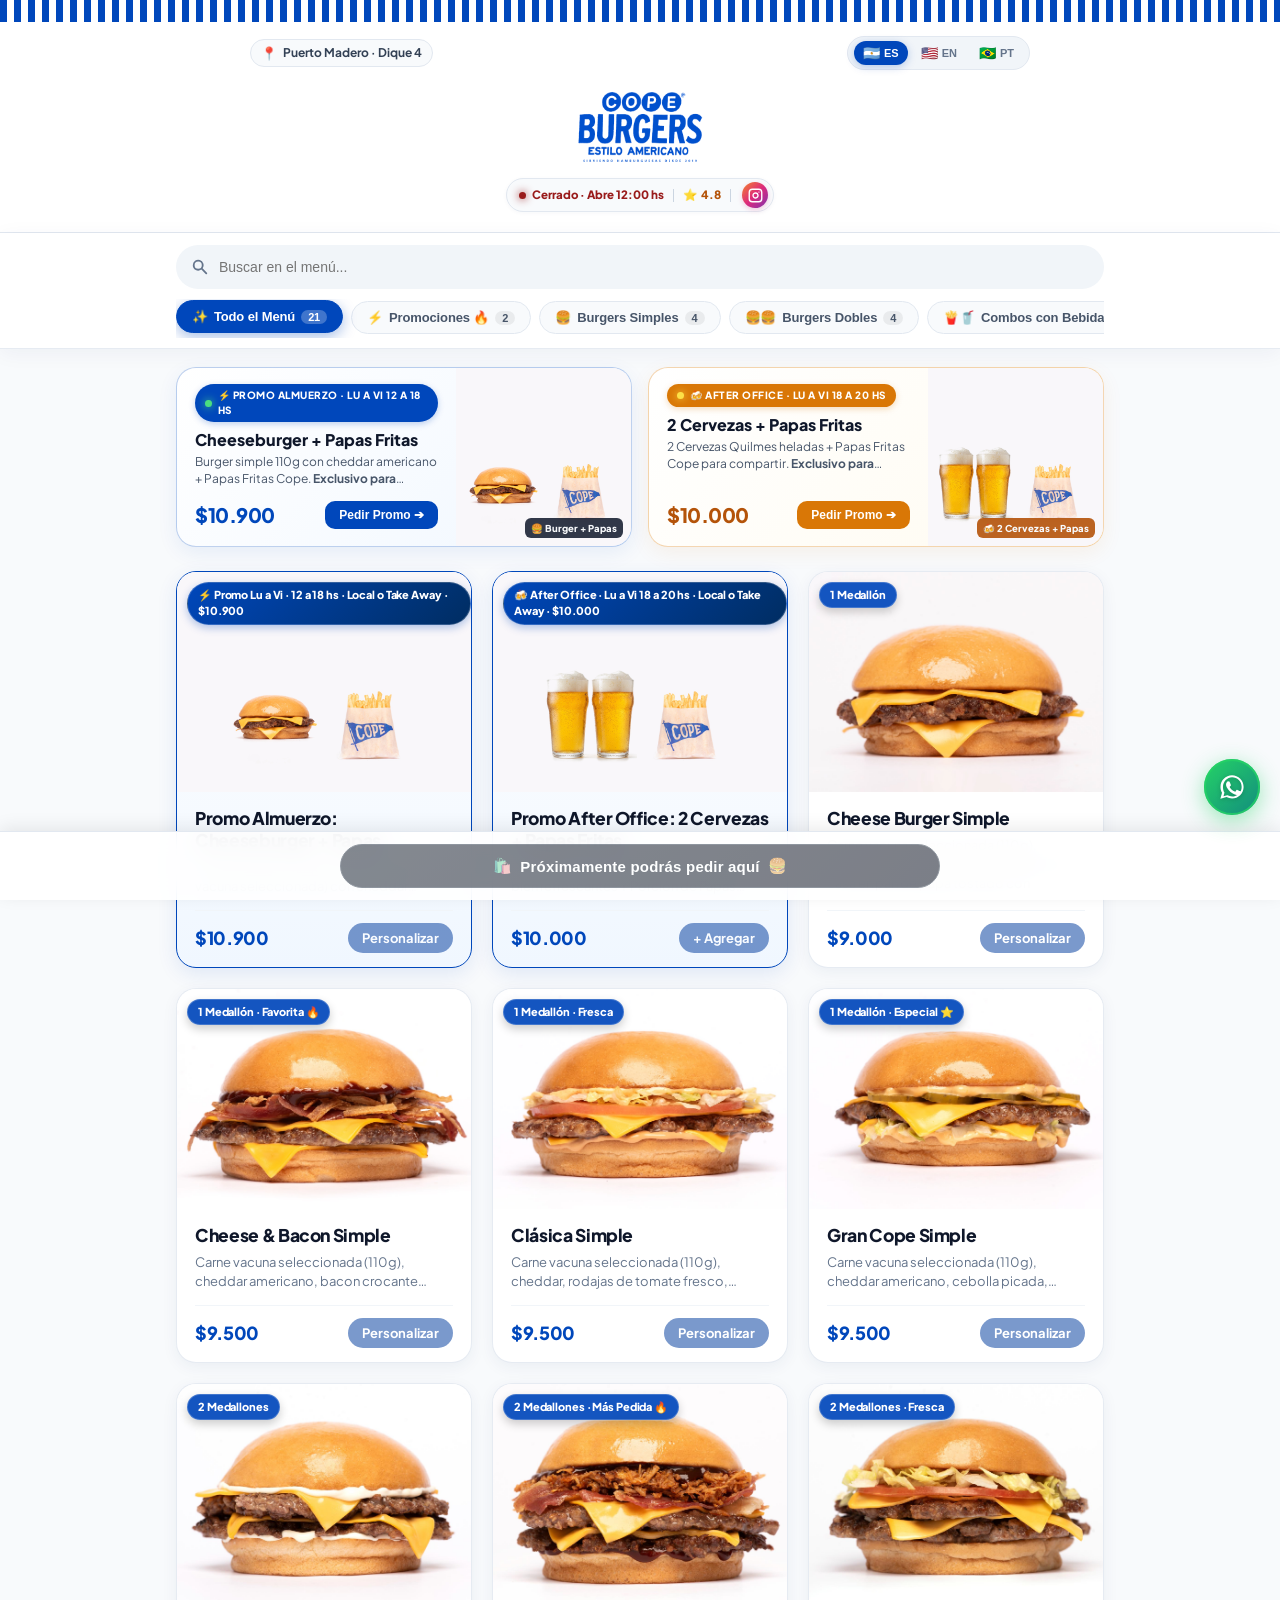
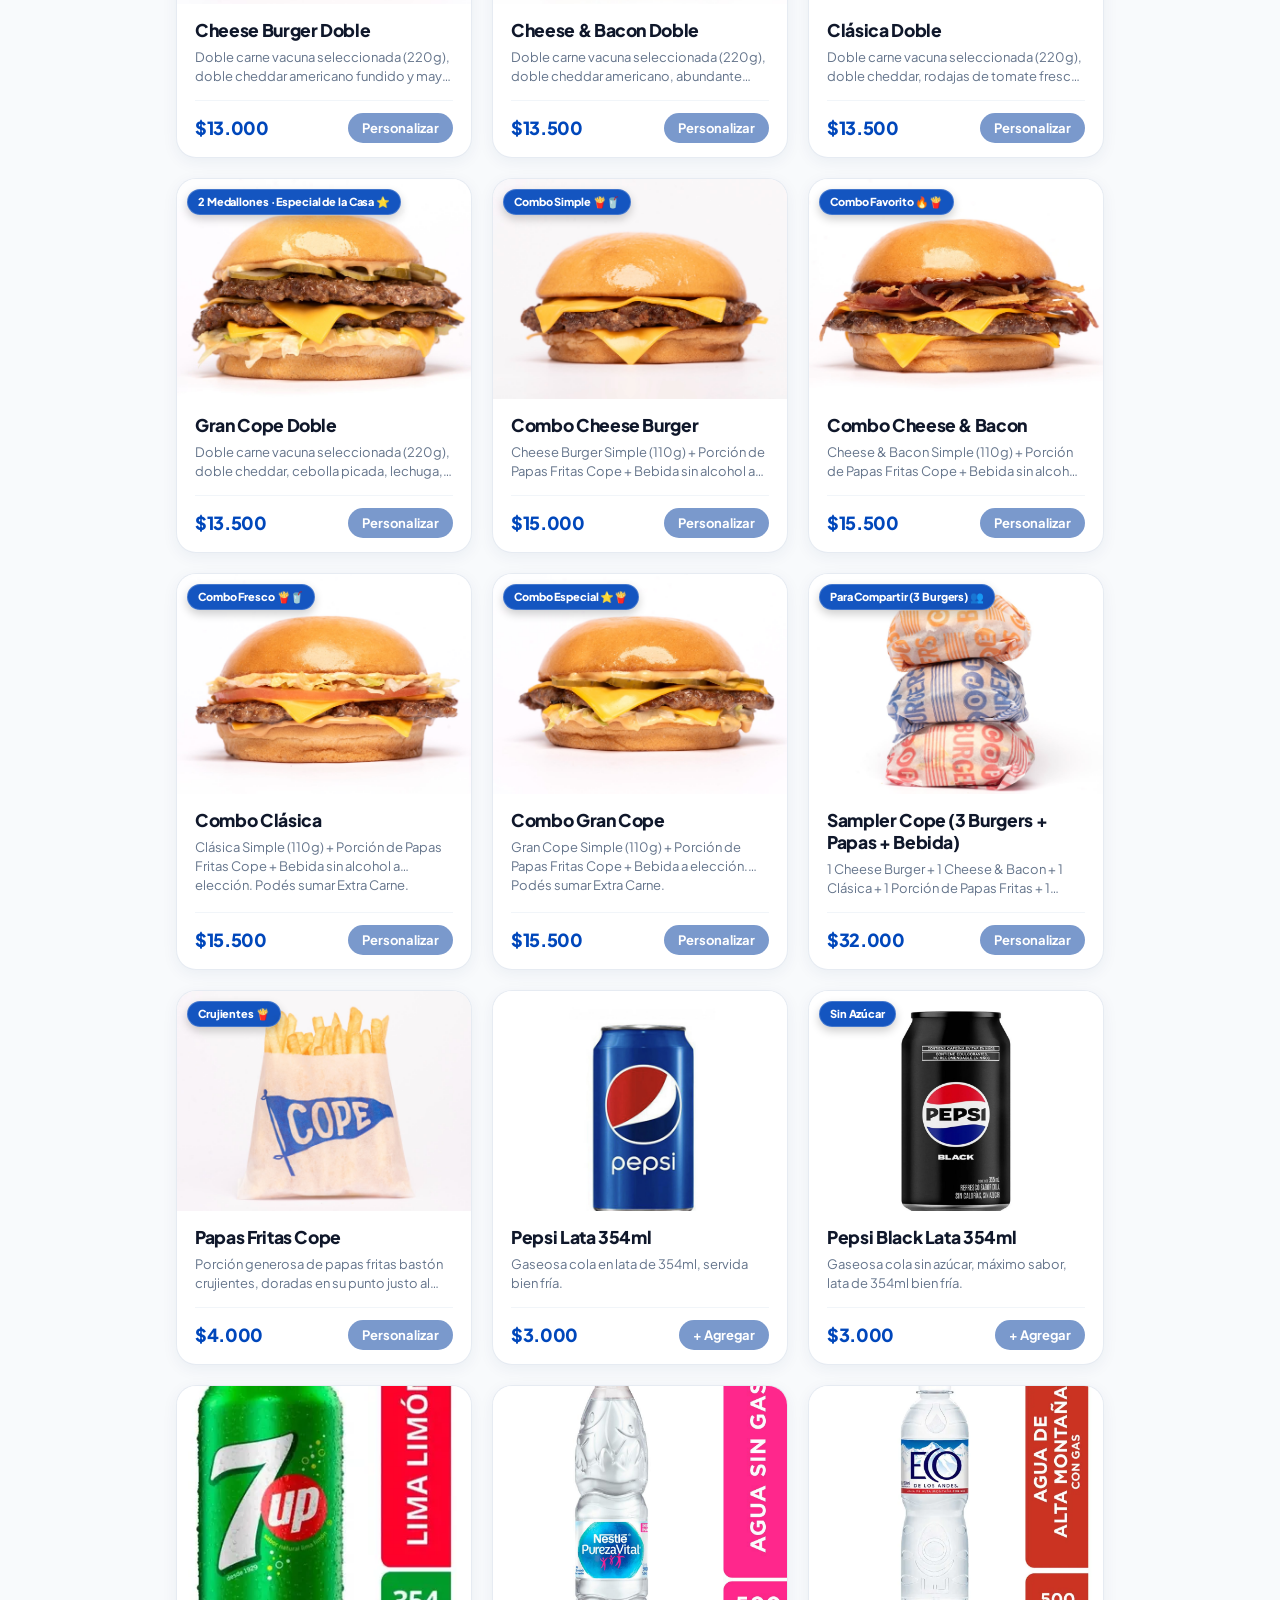
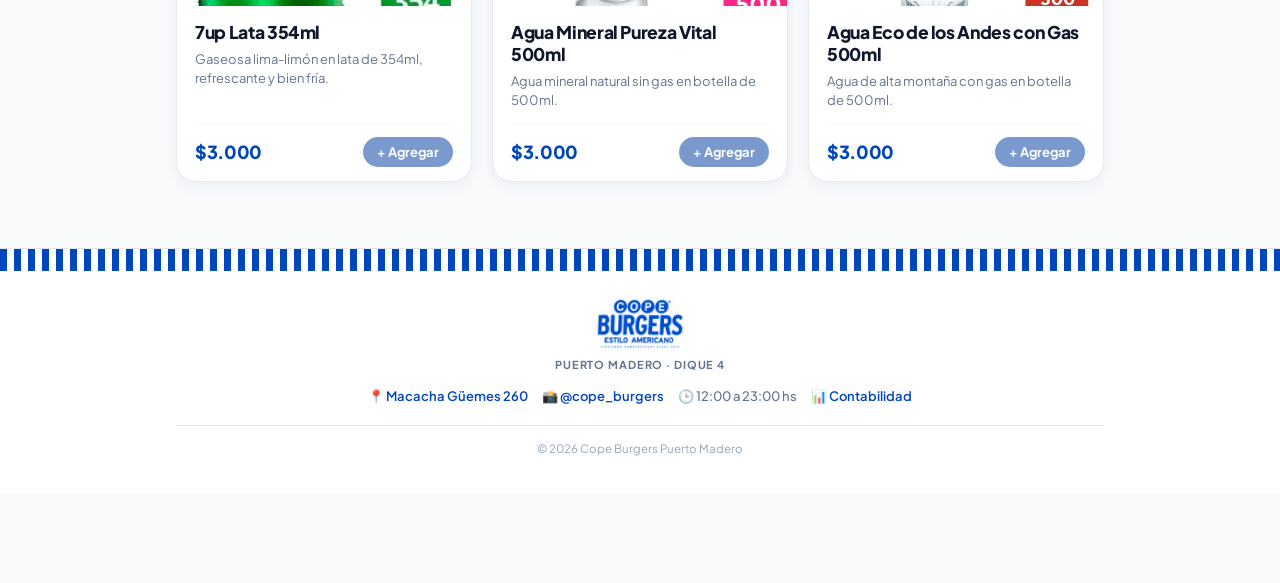
==== index.html @ 1e2a6b11 "fix(promos): precio promo cheeseburger a .900 sin tachado y quitar extras de cerveza" ====
<!DOCTYPE html>
<html lang="es-AR">
<head>
  <meta charset="UTF-8" />
  <meta name="viewport" content="width=device-width, initial-scale=1.0, maximum-scale=1.0, user-scalable=no, viewport-fit=cover" />
  <meta name="theme-color" content="#0047bb" />
  <meta name="mobile-web-app-capable" content="yes" />
  <meta name="apple-mobile-web-app-capable" content="yes" />
  <meta name="apple-mobile-web-app-status-bar-style" content="black-translucent" />
  <title>Cope Burgers Puerto Madero — Pedidos Online</title>
  <meta name="description" content="Pedí online tus hamburguesas de Cope Burgers Puerto Madero para retirar en el local o recibir por delivery." />

  <!-- OpenGraph -->
  <meta property="og:title" content="Cope Burgers Puerto Madero — Pedidos Take Away" />
  <meta property="og:description" content="Elegí tus burgers, papas y bebidas favoritas, definí tu horario de retiro y enviá tu pedido directo por WhatsApp." />
  <meta property="og:image" content="./img/logo.jpg" />
  <meta property="og:type" content="website" />

  <!-- Manifest e Íconos -->
  <link rel="manifest" href="./manifest.json" />
  <link rel="icon" type="image/jpeg" href="./img/logo.jpg" />
  <link rel="apple-touch-icon" href="./img/logo.jpg" />

  <!-- Google Fonts: Plus Jakarta Sans (Gourmet Modern Typography) -->
  <link rel="preconnect" href="https://fonts.googleapis.com" />
  <link rel="preconnect" href="https://fonts.gstatic.com" crossorigin />
  <link href="https://fonts.googleapis.com/css2?family=Plus+Jakarta+Sans:wght@400;500;600;700;800;900&display=swap" rel="stylesheet" />

  <!-- Estilos -->
  <link rel="stylesheet" href="./css/styles.css" />
</head>
<body>

  <!-- =======================================================================
       HEADER PRINCIPAL DEL LOCAL — ESTÉTICA OFICIAL BOLSA COPE BURGERS (MINIMALISTA)
       ======================================================================= -->
  <header class="site-header">
    <div class="cope-packaging-stripes" aria-hidden="true"></div>
    <div class="header-container">
      <!-- Barra superior minimalista: ubicación (enlace directo a Google Maps) y selector de idioma -->
      <div class="header-top-bar">
        <a id="storeAddressLink" class="header-location-link" href="https://www.google.com/maps/place/Cope+Burgers+Puerto+Madero+Cerveza+y+Hamburguesas/@-34.6049331,-58.3656348,200m/data=!3m1!1e3!4m14!1m7!3m6!1s0x95a3352e601809d3:0x8fcad99007320922!2sMacacha+G%C3%BCemes+260,+C1107+Cdad.+Aut%C3%B3noma+de+Buenos+Aires!3b1!8m2!3d-34.6049993!4d-58.364602!3m5!1s0x95a335b3d6abf36d:0xd054bc12d50e6384!8m2!3d-34.6049118!4d-58.3647468!16s%2Fg%2F11p2tcj8ky?entry=ttu" target="_blank" rel="noopener noreferrer" title="Ver ubicación en Google Maps">
          <span class="location-pin" aria-hidden="true">📍</span>
          <span id="storeAddress">Puerto Madero · Dique 4</span>
        </a>
        <span id="i18nHeaderBadge" class="sr-only">Take Away & Delivery</span>
        <div class="header-flags-bar" id="headerFlagsBar" aria-label="Seleccionar idioma">
          <button type="button" class="flag-chip active" data-lang="es" title="Español">
            <span class="flag-emoji">🇦🇷</span>
            <span class="flag-label">ES</span>
          </button>
          <button type="button" class="flag-chip" data-lang="en" title="English">
            <span class="flag-emoji">🇺🇸</span>
            <span class="flag-label">EN</span>
          </button>
          <button type="button" class="flag-chip" data-lang="pt" title="Português">
            <span class="flag-emoji">🇧🇷</span>
            <span class="flag-label">PT</span>
          </button>
        </div>
      </div>

      <!-- Centro Hero: El Imagotipo Digital de la Bolsa (Espacioso y Protagonista) -->
      <div class="brand-hero-center">
        <img src="./img/cope-brand-digital.png" alt="Cope Burgers · Estilo Americano" class="brand-bag-logo-img" />
        <h1 id="storeTitle" class="sr-only">Cope Burgers · Puerto Madero</h1>
        <p id="i18nHeaderSlogan" class="sr-only">El Auténtico Estilo Americano</p>
      </div>

      <!-- Barra de accesos directos unificada (Cápsula Swiss Minimalist) -->
      <div class="header-meta-row" role="region" aria-label="Información del local">
        <div id="storeStatusBadge" class="status-badge open">
          <span class="status-dot"></span>
          <span id="storeStatusText">Abierto · Retiro en 20 min</span>
        </div>
        <span class="meta-separator" aria-hidden="true"></span>
        <div class="rating-pill">
          <span>⭐</span>
          <span class="rating-val">4.8</span>
        </div>
        <span class="meta-separator" aria-hidden="true"></span>
        <a id="storeInstagramLink" class="meta-badge-ig" href="https://www.instagram.com/cope_burgers/" target="_blank" rel="noopener noreferrer" aria-label="Instagram @cope_burgers" title="Instagram @cope_burgers">
          <svg class="ig-svg-icon" viewBox="0 0 24 24" width="15" height="15" fill="none" stroke="currentColor" stroke-width="2.2" stroke-linecap="round" stroke-linejoin="round">
            <rect x="2" y="2" width="20" height="20" rx="5" ry="5"></rect>
            <path d="M16 11.37A4 4 0 1 1 12.63 8 4 4 0 0 1 16 11.37z"></path>
            <line x1="17.5" y1="6.5" x2="17.51" y2="6.5"></line>
          </svg>
        </a>
        <span id="storeHoursText" class="sr-only">Todos los días 12:00 a 23:00 hs</span>
      </div>
    </div>
  </header>

  <!-- =======================================================================
       BARRA PEGAJOSA DE BÚSQUEDA Y CATEGORÍAS (GLASSMORPHISM ELEVADO)
       ======================================================================= -->
  <section class="menu-nav-stage">
    <div class="menu-nav-container">
      <div class="search-wrapper">
        <svg class="search-icon-svg" viewBox="0 0 20 20" fill="currentColor" width="18" height="18">
          <path fill-rule="evenodd" d="M8 4a4 4 0 100 8 4 4 0 000-8zM2 8a6 6 0 1110.89 3.476l4.817 4.817a1 1 0 01-1.414 1.414l-4.816-4.816A6 6 0 012 8z" clip-rule="evenodd" />
        </svg>
        <input id="searchInput" type="search" class="search-input" placeholder="Buscar en el menú..." autocomplete="off" />
        <button id="clearSearchBtn" type="button" class="search-clear-btn hidden" aria-label="Limpiar búsqueda">✕</button>
      </div>

      <nav id="categoriesNav" class="categories-scroll" aria-label="Categorías del menú">
        <!-- Renderizado dinámicamente con JavaScript -->
      </nav>
    </div>
  </section>

  <!-- =======================================================================
       CONTENIDO PRINCIPAL: GRILLA DE PRODUCTOS
       ======================================================================= -->
  <main class="main-content">
    <!-- =======================================================================
         PROMOCIONES DESTACADAS VIGENTES (Lo primero que se ve)
         ======================================================================= -->
    <section class="promos-spotlight-bar" aria-label="Promociones destacadas">
      <!-- Promo 1: Almuerzo Cheeseburger + Papas -->
      <article class="promo-spotlight-card lunch-promo" onclick="window.copeQuickOpenProduct('promo-almuerzo-cheeseburger-papas')">
        <div class="promo-spotlight-content">
          <div class="promo-badge-pill">
            <span class="promo-live-dot"></span>
            <span>⚡ PROMO ALMUERZO · LU A VI 12 A 18 HS</span>
          </div>
          <h2 class="promo-spotlight-title">Cheeseburger + Papas Fritas</h2>
          <p class="promo-spotlight-desc">Burger simple 110g con cheddar americano + Papas Fritas Cope. <strong>Exclusivo para consumo en el local o Take Away.</strong></p>
          <div class="promo-spotlight-footer">
            <div class="promo-price-block">
              <span class="promo-price-current">$10.900</span>
            </div>
            <button type="button" class="btn-promo-action" onclick="event.stopPropagation(); window.copeQuickOpenProduct('promo-almuerzo-cheeseburger-papas');">
              Pedir Promo ➔
            </button>
          </div>
        </div>
        <div class="promo-spotlight-visual">
          <img src="./img/promo-cheeseburger-papas.jpeg" alt="Promo Cheeseburger + Papas Fritas Cope" class="promo-spotlight-img" />
          <span class="promo-save-pill">🍔 Burger + Papas</span>
        </div>
      </article>

      <!-- Promo 2: After Office 2 Cervezas + Papas -->
      <article class="promo-spotlight-card after-office-promo" onclick="window.copeQuickOpenProduct('promo-after-office-cervezas-papas')">
        <div class="promo-spotlight-content">
          <div class="promo-badge-pill after-office">
            <span class="promo-live-dot beer"></span>
            <span>🍻 AFTER OFFICE · LU A VI 18 A 20 HS</span>
          </div>
          <h2 class="promo-spotlight-title">2 Cervezas + Papas Fritas</h2>
          <p class="promo-spotlight-desc">2 Cervezas Quilmes heladas + Papas Fritas Cope para compartir. <strong>Exclusivo para consumo en el local o Take Away.</strong></p>
          <div class="promo-spotlight-footer">
            <div class="promo-price-block">
              <span class="promo-price-current">$10.000</span>
            </div>
            <button type="button" class="btn-promo-action after-office" onclick="event.stopPropagation(); window.copeQuickOpenProduct('promo-after-office-cervezas-papas');">
              Pedir Promo ➔
            </button>
          </div>
        </div>
        <div class="promo-spotlight-visual">
          <img src="./img/promo-cervezas-papas.jpeg" alt="Promo 2 Cervezas + Papas Fritas Cope" class="promo-spotlight-img" />
          <span class="promo-save-pill beer">🍻 2 Cervezas + Papas</span>
        </div>
      </article>
    </section>

    <div id="productsGrid" class="products-grid">
      <!-- Tarjetas de menú renderizadas por app.js -->
    </div>

    <!-- Estado vacío si la búsqueda no arroja resultados -->
    <div id="emptySearchState" class="empty-state hidden">
      <div class="empty-state-icon">🍔🔍</div>
      <h3>No encontramos resultados</h3>
      <p>Probá buscando con otro nombre o seleccioná una categoría arriba.</p>
    </div>
  </main>

  <!-- =======================================================================
       FOOTER OFICIAL COPE BURGERS CON PATRÓN RETRO DE FRANJAS AZULES
       ======================================================================= -->
  <footer class="site-footer">
    <div class="cope-packaging-stripes" aria-hidden="true"></div>
    <div class="footer-container">
      <div class="footer-brand">
        <img src="./img/cope-brand-digital.png" alt="Cope Burgers · Estilo Americano" class="footer-brand-img" />
        <h3 class="footer-title sr-only">COPE BURGERS®</h3>
        <p class="footer-slogan">PUERTO MADERO · DIQUE 4</p>
      </div>
      <div class="footer-links">
        <a href="https://www.google.com/maps/place/Cope+Burgers+Puerto+Madero+Cerveza+y+Hamburguesas/@-34.6049331,-58.3656348,200m/data=!3m1!1e3!4m14!1m7!3m6!1s0x95a3352e601809d3:0x8fcad99007320922!2sMacacha+G%C3%BCemes+260,+C1107+Cdad.+Aut%C3%B3noma+de+Buenos+Aires!3b1!8m2!3d-34.6049993!4d-58.364602!3m5!1s0x95a335b3d6abf36d:0xd054bc12d50e6384!8m2!3d-34.6049118!4d-58.3647468!16s%2Fg%2F11p2tcj8ky?entry=ttu" target="_blank" rel="noopener noreferrer" class="footer-link">
          📍 Macacha Güemes 260
        </a>
        <a href="https://www.instagram.com/cope_burgers/" target="_blank" rel="noopener noreferrer" class="footer-link">
          📸 @cope_burgers
        </a>
        <span class="footer-schedule">🕒 12:00 a 23:00 hs</span>
        <a href="./contabilidad.html" class="footer-link" title="Acceso al sistema de contabilidad y cajas">
          📊 Contabilidad
        </a>
      </div>
      <div class="footer-copy">
        <p>© 2026 Cope Burgers Puerto Madero</p>
      </div>
    </div>
  </footer>

  <!-- =======================================================================
       BARRA INFERIOR FLOTANTE (BOTTOM STICKY BAR)
       ======================================================================= -->
  <div id="bottomCartBar" class="bottom-cart-bar">
    <div class="bottom-cart-container">
      <button id="btnOpenCart" type="button" class="btn-cart-floating" disabled style="cursor:default; background:linear-gradient(135deg, #1e293b 0%, #0f172a 100%); border:1px solid #334155; box-shadow:0 6px 20px rgba(0,0,0,0.25);">
        <div class="cart-floating-left" style="width:100%; justify-content:center; gap:8px;">
          <span>🛍️</span>
          <span id="bottomCartLabel" style="font-weight:800; font-size:15px; letter-spacing:0.2px;">Próximamente podrás pedir aquí</span>
          <span>🍔</span>
          <span id="bottomCartCount" class="cart-icon-badge hidden" style="display:none;">0 ítems</span>
        </div>
        <div id="bottomCartTotal" class="cart-floating-total tabular hidden" style="display:none;">$0</div>
      </button>
    </div>
  </div>

  <!-- =======================================================================
       DRAWER / MODAL DEL CARRITO DE COMPRAS
       ======================================================================= -->
  <div id="cartDrawerBackdrop" class="modal-backdrop hidden" role="dialog" aria-modal="true" aria-labelledby="cartDrawerTitle">
    <div class="modal-sheet">
      <div class="modal-header">
        <h3 id="cartDrawerTitle">Tu Pedido Take Away</h3>
        <button id="btnCloseCart" type="button" class="btn-close-modal" aria-label="Cerrar carrito">✕</button>
      </div>

      <div class="modal-scrollable-body">
        <div id="cartEmptyNotice" class="empty-state hidden" style="padding:30px 10px;">
          <div class="empty-state-icon">🛒</div>
          <h3>Tu carrito está vacío</h3>
          <p>Elegí tus burgers o bebidas para empezar.</p>
        </div>

        <div id="cartItemsList" class="cart-items-list">
          <!-- Items del carrito -->
        </div>

        <div id="cartSummaryBox" class="cart-summary-box">
          <div class="summary-line">
            <span>Subtotal productos</span>
            <span id="cartSubtotalText" class="tabular">$0</span>
          </div>
          <div class="summary-line">
            <span>Retiro en local</span>
            <span style="color:#16a34a; font-weight:700;">Gratis</span>
          </div>
          <div class="summary-line total-line">
            <span>Total a pagar</span>
            <span id="cartTotalText" class="tabular">$0</span>
          </div>

          <div style="text-align:right;">
            <button id="btnClearCart" type="button" class="btn-danger-text">Vaciar pedido</button>
          </div>
        </div>
      </div>

      <div class="modal-footer">
        <button id="btnGoToCheckout" type="button" class="btn btn-lg btn-primary btn-block">
          Definir horario y pedir →
        </button>
      </div>
    </div>
  </div>

  <!-- =======================================================================
       MODAL DE PERSONALIZACIÓN DE PRODUCTO (SIMPLE / DOBLE / VEGGIE / BEBIDA)
       ======================================================================= -->
  <div id="productModalBackdrop" class="modal-backdrop hidden" role="dialog" aria-modal="true">
    <div class="modal-sheet">
      <div class="modal-header">
        <h3 id="modalProductName">Personalizar</h3>
        <button id="btnCloseProductModal" type="button" class="btn-close-modal" aria-label="Cerrar">✕</button>
      </div>

      <div class="modal-scrollable-body">
        <div class="product-modal-image-wrap">
          <img id="modalProductImg" src="" alt="Producto" />
          <span id="modalProductBadge" class="card-badge hidden">Badge</span>
        </div>

        <p id="modalProductDesc" class="card-desc" style="font-size:14px; margin-bottom:16px;"></p>

        <!-- Variantes Simple / Doble -->
        <div id="modalVariantsGroup" class="form-group">
          <div class="modal-section-title">1. Elegí el tamaño:</div>
          <div id="modalVariantsList" class="variants-list">
            <!-- Radios de variantes -->
          </div>
        </div>

        <!-- Opción Extra Carne -->
        <div id="modalExtraMeatGroup" class="extra-meat-toggle-box hidden">
          <label class="extra-meat-label">
            <input id="modalExtraMeatCheckbox" type="checkbox" />
            <span id="lblExtraMeatText">🥩 Agregar Extra Medallón de Carne (+ $4.000)</span>
          </label>
        </div>

        <!-- Opción Extra Queso Cheddar -->
        <div id="modalExtraCheddarGroup" class="extra-meat-toggle-box extra-cheddar-toggle-box hidden">
          <label class="extra-meat-label extra-cheddar-label">
            <input id="modalExtraCheddarCheckbox" type="checkbox" />
            <span id="lblExtraCheddarText">🧀 Agregar Extra Queso Cheddar (+ $2.000)</span>
          </label>
        </div>

        <!-- Opción Extra Bacon -->
        <div id="modalExtraBaconGroup" class="extra-meat-toggle-box extra-bacon-toggle-box hidden">
          <label class="extra-meat-label extra-bacon-label">
            <input id="modalExtraBaconCheckbox" type="checkbox" />
            <span id="lblExtraBaconText">🥓 Agregar Extra Bacon (+ $2.000)</span>
          </label>
        </div>

        <!-- Opción NotCo Veggie -->
        <div id="modalVeggieGroup" class="veggie-toggle-box hidden">
          <label class="veggie-label">
            <input id="modalVeggieCheckbox" type="checkbox" />
            <div class="veggie-label-content">
              <div class="veggie-label-header">
                <span class="veggie-label-title">Hacerla Vegetariana con NotBurger®</span>
                <span class="notco-modal-pill">100% Plant Based</span>
              </div>
              <p class="veggie-label-desc">
                Reemplazá la carne por el medallón oficial <strong>NotBurger 95g</strong> (extra jugosa, hecha en base a plantas) y pan artesanal 100% vegano. <strong style="color:#15803d;">¡Sin costo adicional!</strong>
              </p>
              <div class="notco-modal-strikes">
                <span class="notco-strike-word-mini">COLESTEROL</span>
                <span class="notco-strike-word-mini">TRANSGÉNICOS</span>
                <span class="notco-protein-badge-mini">⚡ 16g Proteína</span>
              </div>
            </div>
          </label>
        </div>

        <!-- Selección de Bebida (Para Sampler) -->
        <div id="modalDrinkGroup" class="form-group hidden">
          <label for="modalDrinkSelect" class="modal-section-title">Elegí la bebida del combo:</label>
          <select id="modalDrinkSelect" class="select-custom">
            <!-- Opciones de bebida -->
          </select>
        </div>

        <!-- Aclaraciones para la cocina -->
        <div class="form-group">
          <label for="modalNotesInput" class="form-label">Aclaraciones para la cocina (opcional):</label>
          <textarea id="modalNotesInput" class="form-textarea" placeholder="Ej: sin cebolla, aderezo aparte, bien tostada..." maxlength="120"></textarea>
        </div>

        <!-- Cantidad -->
        <div class="qty-control-row">
          <span class="form-label" style="margin-bottom:0;">Cantidad:</span>
          <div class="qty-pill-large">
            <button id="modalQtyMinus" type="button" class="qty-btn-large" aria-label="Restar">−</button>
            <span id="modalQtyVal" class="qty-val-large tabular">1</span>
            <button id="modalQtyPlus" type="button" class="qty-btn-large" aria-label="Sumar">+</button>
          </div>
        </div>
      </div>

      <div class="modal-footer">
        <button id="btnModalAddCart" type="button" class="btn btn-lg btn-primary btn-block" disabled style="opacity:0.6; cursor:not-allowed;">
          <span id="btnModalAddCartLabel">Próximamente podrás pedir aquí</span>
          <span id="modalAddCartPrice" class="tabular hidden" style="display:none;">$0</span>
        </button>
      </div>
    </div>
  </div>

  <!-- =======================================================================
       MODAL DE CHECKOUT: HORARIO DE RETIRO Y CONFIRMACIÓN WHATSAPP
       ======================================================================= -->
  <div id="checkoutModalBackdrop" class="modal-backdrop hidden" role="dialog" aria-modal="true">
    <div class="modal-sheet">
      <div class="modal-header">
        <h3 id="checkoutModalTitle">Confirmar Pedido</h3>
        <button id="btnCloseCheckout" type="button" class="btn-close-modal" aria-label="Cerrar">✕</button>
      </div>

      <form id="checkoutForm" class="modal-scrollable-body" novalidate>
        <!-- Modalidad: Take Away vs Delivery -->
        <div class="form-group">
          <label class="form-label" style="font-weight:800;">¿Cómo querés recibir tu pedido? *</label>
          <div class="time-slot-radios">
            <label class="time-radio-pill">
              <input id="orderTypeTakeaway" type="radio" name="order_type" value="takeaway" checked />
              <span>🛍️ Retiro en Local (Take Away)</span>
            </label>
            <label class="time-radio-pill">
              <input id="orderTypeDelivery" type="radio" name="order_type" value="delivery" />
              <span>🛵 Pedir Moto / Delivery</span>
            </label>
          </div>
        </div>

        <!-- Campos de Envío a Domicilio / Delivery en Moto -->
        <div id="deliveryFieldsWrapper" class="hidden" style="background:#f0fdf4; border:1px solid #bbf7d0; border-radius:12px; padding:14px; margin-bottom:16px;">
          <div style="display:flex; align-items:center; gap:8px; margin-bottom:10px;">
            <span style="font-size:22px;">🛵</span>
            <div>
              <div style="font-size:13px; font-weight:800; color:#166534;">Envío en Moto / Delivery</div>
              <div style="font-size:11px; color:#15803d;">Punto de retiro: Macacha Güemes 260, Puerto Madero</div>
            </div>
          </div>

          <div class="form-group" style="margin-bottom:10px;">
            <label for="deliveryAddress" class="form-label" style="color:#166534;">Dirección de entrega (Calle y Número) *</label>
            <input id="deliveryAddress" type="text" class="form-input" placeholder="Ej: Juana Manso 1200, Alicia Moreau de Justo 800..." maxlength="80" />
          </div>

          <div style="display:grid; grid-template-columns:1fr 1fr; gap:10px; margin-bottom:10px;">
            <div>
              <label for="deliveryApartment" class="form-label" style="color:#166534; font-size:12px;">Piso / Depto / Timbre</label>
              <input id="deliveryApartment" type="text" class="form-input" placeholder="Ej: 4° B, Torre 2" maxlength="30" />
            </div>
            <div>
              <label for="deliveryNeighborhood" class="form-label" style="color:#166534; font-size:12px;">Barrio / Zona CABA</label>
              <select id="deliveryNeighborhood" class="select-custom" style="margin-bottom:0; font-size:13px; height:42px;">
                <option value="puerto_madero">Puerto Madero</option>
                <option value="san_telmo">San Telmo / Microcentro</option>
                <option value="monserrat">Monserrat / San Nicolás</option>
                <option value="retiro">Retiro / Recoleta</option>
                <option value="constitucion">Constitución / Barracas</option>
                <option value="palermo">Palermo / Almagro / Caballito</option>
                <option value="otro">Otro barrio en CABA</option>
              </select>
            </div>
          </div>

          <div id="uberQuoteBox" style="background:#ffffff; border:1px solid #86efac; border-radius:10px; padding:12px; display:flex; justify-content:space-between; align-items:center;">
            <div>
              <div style="font-size:11px; font-weight:800; color:#166534; text-transform:uppercase;">Tarifa de Envío en Moto:</div>
              <div id="uberQuoteEta" style="font-size:12px; color:#64748b;">⏱️ Tiempo estimado: ~15-25 min</div>
            </div>
            <div id="uberQuotePrice" class="tabular" style="font-size:18px; font-weight:900; color:#166534;">$ 1.900</div>
          </div>
        </div>

        <!-- Datos personales -->
        <div class="form-group">
          <label for="checkoutName" class="form-label">Nombre y Apellido *</label>
          <input id="checkoutName" type="text" class="form-input" placeholder="Tu nombre para preparar el pedido" required maxlength="50" />
        </div>

        <div class="form-group">
          <label for="checkoutPhone" class="form-label">Teléfono de contacto (WhatsApp) *</label>
          <input id="checkoutPhone" type="tel" class="form-input" placeholder="Ej: 11 2345-6789" required maxlength="25" />
        </div>

        <!-- Horario de Retiro (visible solo si es Take Away) -->
        <div id="pickupTimeGroup" class="form-group">
          <label class="form-label">¿Cuándo querés retirar tu pedido? *</label>
          <div class="time-slot-radios">
            <label class="time-radio-pill">
              <input id="pickupTimeAsap" type="radio" name="pickup_type" value="asap" checked />
              <span>🔥 Lo antes posible (~20 min)</span>
            </label>
            <label class="time-radio-pill">
              <input id="pickupTimeScheduled" type="radio" name="pickup_type" value="scheduled" />
              <span>⏰ Programar horario hoy</span>
            </label>
          </div>

          <div id="scheduledTimeWrapper" class="hidden" style="margin-top:10px;">
            <label for="scheduledTimeSelect" class="form-label" style="font-size:12px; color:#64748b;">Seleccioná la hora exacta de retiro:</label>
            <select id="scheduledTimeSelect" class="select-custom" style="margin-bottom:0;">
              <!-- Franjas horarias generadas por app.js -->
            </select>
          </div>
        </div>

        <!-- Forma de Pago -->
        <div class="form-group">
          <label class="form-label">Forma de pago *</label>
          <div id="paymentMethodsList" class="payment-methods-list">
            <!-- Opciones de pago -->
          </div>
        </div>

        <!-- Notas adicionales -->
        <div class="form-group">
          <label for="checkoutNotes" class="form-label">Notas adicionales para el local (opcional):</label>
          <textarea id="checkoutNotes" class="form-textarea" placeholder="Ej: dejar en recepción, pedir servilletas extra, indicaciones..." maxlength="150"></textarea>
        </div>

        <!-- Previsualización del pedido -->
        <div class="checkout-recap-box">
          <div style="font-size:12px; font-weight:800; text-transform:uppercase; color:#0b3c6d; margin-bottom:8px;">
            Resumen de tu pedido:
          </div>
          <div id="checkoutItemsPreview">
            <!-- Items resumidos -->
          </div>
          <div id="checkoutShippingRow" class="hidden" style="display:flex; justify-content:space-between; font-size:13px; color:#166534; font-weight:800; margin-top:6px; padding-top:6px; border-top:1px dashed #cbd5e1;">
            <span>🛵 Envío en Moto (Delivery):</span>
            <span id="checkoutShippingText" class="tabular">$0</span>
          </div>
          <div style="display:flex; justify-content:space-between; font-weight:900; font-size:15px; margin-top:8px; padding-top:8px; border-top:1px dashed #cbd5e1;">
            <span>Total a pagar:</span>
            <span id="checkoutTotalText" class="tabular" style="color:#0b3c6d;">$0</span>
          </div>
        </div>

        <button id="btnSubmitOrder" type="submit" class="btn btn-lg btn-whatsapp btn-block">
          <span>💬 Confirmar y Enviar Pedido →</span>
        </button>
      </form>
    </div>
  </div>

  <!-- =======================================================================
       MODAL DE CONFIRMACIÓN / ÉXITO (WEB-A-WEB TICKET)
       ======================================================================= -->
  <div id="successModalBackdrop" class="modal-backdrop hidden" role="dialog" aria-modal="true">
    <div class="modal-sheet">
      <div class="modal-scrollable-body success-card">
        <div class="success-icon-wrap">✓</div>
        <div id="successOrderBadge" style="display:inline-block; background:#0047bb; color:#ffffff; font-weight:800; font-size:14px; padding:4px 14px; border-radius:9999px; margin-bottom:10px; font-family:'JetBrains Mono', monospace;">#COPE-0000</div>
        <h2 id="successTitleText" class="success-title">¡Pedido confirmado en cocina!</h2>
        <p id="successSubtitleText" class="success-subtitle">
          Tu pedido ya ingresó a nuestra pantalla de preparación en <strong>Cope Burgers Puerto Madero</strong>.
        </p>

        <div class="success-details-box">
          <div>👤 <strong>Cliente:</strong> <span id="successCustomerName">—</span></div>
          <div>🛵 <strong>Modalidad:</strong> <span id="successDeliveryType">Take Away</span></div>
          <div>⏰ <strong>Tiempo estimado:</strong> <span id="successPickupTime">—</span></div>
          <div>📍 <strong>Ubicación:</strong> <span id="successLocationText">Macacha Güemes 260, Puerto Madero</span></div>
          <div>💰 <strong>Total:</strong> <span id="successTotalText" class="tabular" style="color:#0047bb; font-weight:800;">$0</span></div>
        </div>

        <!-- Caja de Pago por Transferencia (si aplica) -->
        <div id="successTransferBox" class="success-transfer-box" style="background:#f1f5f9; border:1px solid #cbd5e1; border-radius:12px; padding:12px 14px; margin-bottom:16px; text-align:left;">
          <div style="font-size:12px; font-weight:700; color:#475569; text-transform:uppercase; margin-bottom:4px;">💳 Datos para Transferir:</div>
          <div style="display:flex; align-items:center; justify-content:space-between; background:#ffffff; border:1px solid #e2e8f0; border-radius:8px; padding:8px 12px; margin-bottom:6px;">
            <span style="font-family:monospace; font-weight:800; color:#0047bb; font-size:14px;" id="successAliasText">copemadero.mp</span>
            <button type="button" id="btnCopyAlias" style="background:#0047bb; color:#ffffff; border:none; border-radius:6px; padding:4px 10px; font-size:12px; font-weight:700; cursor:pointer;">
              📋 Copiar
            </button>
          </div>
          <div style="font-size:12px; color:#64748b;">Mercado Pago · Envianos el comprobante si lo deseás o presentalo al retirar.</div>
        </div>

        <div style="display:flex; flex-direction:column; gap:10px;">
          <button id="btnReopenWhatsApp" type="button" class="btn btn-whatsapp btn-block" style="display:none;">
            <span>💬 Enviar comprobante por WhatsApp (Opcional)</span>
          </button>
          <button id="btnNewOrder" type="button" class="btn btn-primary btn-block" style="padding:12px;">
            Hacer otro pedido
          </button>
        </div>
      </div>
    </div>
  </div>

  <!-- =======================================================================
       TOAST DE NOTIFICACIÓN RÁPIDA
       ======================================================================= -->
  <div id="toast" class="toast" role="status" aria-live="polite">
    <span id="toastMsg">Ítem agregado</span>
  </div>

  <!-- =======================================================================
       BOTÓN FLOTANTE OFICIAL DE WHATSAPP (SOLO LOGO)
       ======================================================================= -->
  <a id="floatingWhatsappBtn" href="https://wa.me/5491173558077?text=%C2%A1Hola%20Cope%20Burgers%20Puerto%20Madero!%20Quiero%20hacer%20un%20pedido%3A" target="_blank" rel="noopener noreferrer" class="floating-wa-btn" aria-label="WhatsApp" title="WhatsApp">
    <span class="floating-wa-pulse"></span>
    <svg class="floating-wa-icon" viewBox="0 0 24 24" fill="currentColor" width="28" height="28">
      <path d="M12.04 2C6.58 2 2.13 6.45 2.13 11.91C2.13 13.66 2.59 15.36 3.45 16.86L2.05 22L7.3 20.62C8.75 21.41 10.38 21.83 12.04 21.83C17.5 21.83 21.95 17.38 21.95 11.92C21.95 9.27 20.92 6.78 19.05 4.91C17.18 3.04 14.69 2 12.04 2ZM12.04 3.67C14.24 3.67 16.31 4.53 17.87 6.09C19.42 7.65 20.28 9.72 20.28 11.92C20.28 16.46 16.58 20.16 12.04 20.16C10.67 20.16 9.32 19.82 8.12 19.17L7.83 19.01L4.71 19.83L5.54 16.79L5.36 16.49C4.64 15.26 4.26 13.6 4.26 11.91C4.26 7.37 7.96 3.67 12.04 3.67ZM8.82 7.02C8.61 7.02 8.27 7.1 7.98 7.41C7.7 7.72 6.89 8.48 6.89 10.02C6.89 11.56 8.01 13.04 8.17 13.25C8.33 13.46 10.37 16.61 13.49 17.96C14.23 18.28 14.81 18.47 15.26 18.61C16 18.85 16.67 18.81 17.18 18.74C17.75 18.65 18.94 18.02 19.19 17.31C19.44 16.6 19.44 15.99 19.36 15.86C19.28 15.73 19.07 15.65 18.76 15.5C18.45 15.34 16.92 14.59 16.63 14.49C16.35 14.39 16.14 14.34 15.93 14.65C15.72 14.96 15.13 15.65 14.95 15.86C14.77 16.07 14.59 16.09 14.28 15.94C13.97 15.78 12.98 15.46 11.81 14.42C10.9 13.61 10.28 12.61 10.1 12.3C9.92 11.99 10.08 11.82 10.24 11.67C10.38 11.53 10.55 11.31 10.71 11.13C10.87 10.95 10.92 10.82 11.02 10.61C11.12 10.4 11.07 10.22 10.99 10.07C10.91 9.92 10.29 8.39 10.03 7.78C9.78 7.18 9.53 7.26 9.35 7.25C9.18 7.24 8.98 7.02 8.82 7.02Z"/>
    </svg>
  </a>

  <!-- Scripts -->
  <script src="./js/config.js"></script>
  <script src="./js/products.js"></script>
  <script src="./js/i18n.js"></script>
  <script src="./js/cart.js"></script>
  <script src="./js/app.js"></script>
</body>
</html>
---- css/styles.css ----
/* ==========================================================================
   COPE BURGERS PUERTO MADERO — PEDIDOS TAKE AWAY
   Diseño Móvil Primero · Paleta Cope Blue & American Smash
   ========================================================================== */

:root {
  --cope-blue: #0047bb;
  --cope-blue-dark: #002d62;
  --cope-blue-light: #0d62d2;
  --cope-blue-subtle: #edf4fc;
  --cope-accent: #f59e0b;
  --cope-accent-hover: #d97706;
  --cope-red: #e11d48;
  
  --bg-page: #f8fafc;
  --bg-card: #ffffff;
  --bg-card-subtle: #f1f5f9;
  
  --text-main: #0f172a;
  --text-muted: #64748b;
  --text-light: #94a3b8;
  --text-white: #ffffff;
  
  --border-color: #e2e8f0;
  --border-focus: #0047bb;
  
  --radius-sm: 8px;
  --radius-md: 14px;
  --radius-lg: 20px;
  --radius-full: 9999px;
  
  --shadow-sm: 0 1px 3px rgba(0, 0, 0, 0.05);
  --shadow-md: 0 4px 12px rgba(0, 71, 187, 0.08);
  --shadow-lg: 0 10px 25px rgba(0, 71, 187, 0.15);
  --shadow-xl: 0 20px 35px rgba(0, 0, 0, 0.2);
  
  --font-sans: 'Plus Jakarta Sans', -apple-system, BlinkMacSystemFont, 'Segoe UI', Roboto, Helvetica, Arial, sans-serif;
  --font-display: 'Plus Jakarta Sans', 'Oswald', 'Impact', sans-serif;
}

*, *::before, *::after {
  box-sizing: border-box;
  margin: 0;
  padding: 0;
  -webkit-tap-highlight-color: transparent;
}

body {
  font-family: var(--font-sans);
  background-color: var(--bg-page);
  color: var(--text-main);
  line-height: 1.5;
  -webkit-font-smoothing: antialiased;
  padding-bottom: 90px; /* Espacio para barra de carrito flotante */
}

body.modal-open {
  overflow: hidden;
}

/* Tipografía de números tabulares para alineación perfecta */
.tabular {
  font-variant-numeric: tabular-nums;
}

/* Ocultar visualmente pero accesible para lectores de pantalla */
.sr-only {
  position: absolute;
  width: 1px;
  height: 1px;
  padding: 0;
  margin: -1px;
  overflow: hidden;
  clip: rect(0, 0, 0, 0);
  white-space: nowrap;
  border: 0;
}

/* ==========================================================================
   HEADER PRINCIPAL — ESTÉTICA OFICIAL BOLSA PACKAGING COPE BURGERS (MINIMALISTA)
   ========================================================================== */
.site-header {
  background: #ffffff;
  color: var(--text-main);
  padding: 0;
  box-shadow: 0 2px 14px rgba(0, 45, 98, 0.04);
  position: relative;
  border-bottom: 1px solid var(--border-color);
}

.site-header .cope-packaging-stripes {
  width: 100%;
  height: 22px;
  background: repeating-linear-gradient(
    90deg,
    var(--cope-blue) 0,
    var(--cope-blue) 7px,
    transparent 7px,
    transparent 14px
  );
  opacity: 1;
}

.header-container {
  max-width: 820px;
  margin: 0 auto;
  padding: 14px 20px 20px;
  display: flex;
  flex-direction: column;
  align-items: center;
}

/* Barra superior minimalista */
.header-top-bar {
  width: 100%;
  display: flex;
  align-items: center;
  justify-content: space-between;
  gap: 10px;
  margin-bottom: 10px;
}

.header-location-link {
  display: inline-flex;
  align-items: center;
  gap: 6px;
  font-size: 12px;
  font-weight: 700;
  color: #334155;
  text-decoration: none;
  background: #f8fafc;
  border: 1px solid #e2e8f0;
  padding: 4px 10px;
  border-radius: var(--radius-full);
  transition: all 0.2s ease;
  white-space: nowrap;
}

.header-location-link:hover {
  background: #eff6ff;
  border-color: #bfdbfe;
  color: var(--cope-blue);
  text-decoration: none;
  transform: translateY(-1px);
}

.header-location-link .location-pin {
  font-size: 13px;
  line-height: 1;
}

/* Centro Hero con Imagotipo Digital */
.brand-hero-center {
  display: flex;
  justify-content: center;
  align-items: center;
  margin: 6px 0 12px;
  padding: 2px 0;
}

.brand-bag-logo-img {
  height: 76px;
  width: auto;
  max-width: 190px;
  object-fit: contain;
  display: block;
  transition: transform 0.2s ease;
}

.brand-bag-logo-img:hover {
  transform: scale(1.02);
}

/* Cápsula Unificada de Datos del Local (Swiss Minimalist) */
.header-meta-row {
  display: inline-flex;
  flex-wrap: nowrap;
  justify-content: center;
  align-items: center;
  background: #f8fafc;
  border: 1px solid #e2e8f0;
  border-radius: var(--radius-full);
  padding: 3px 5px 3px 12px;
  box-shadow: 0 1px 4px rgba(0, 45, 98, 0.04);
  max-width: 100%;
}

.header-meta-row .status-badge {
  display: inline-flex;
  align-items: center;
  gap: 6px;
  font-size: 11.5px;
  font-weight: 800;
  color: #166534;
  padding: 0;
  background: transparent;
  border: none;
  border-radius: 0;
  white-space: nowrap;
}

.header-meta-row .status-badge.closed {
  color: #991b1b;
}

.meta-separator {
  display: inline-block;
  width: 1px;
  height: 13px;
  background: #cbd5e1;
  margin: 0 9px;
  flex-shrink: 0;
}

.header-meta-row .rating-pill {
  display: inline-flex;
  align-items: center;
  gap: 4px;
  font-size: 11.5px;
  font-weight: 800;
  color: #92400e;
  background: transparent;
  border: none;
  padding: 0;
  border-radius: 0;
  white-space: nowrap;
}

.rating-val {
  color: #b45309;
  font-weight: 900;
}

.meta-badge-ig {
  display: inline-flex;
  align-items: center;
  justify-content: center;
  width: 26px;
  height: 26px;
  border-radius: 50%;
  background: linear-gradient(135deg, #f58529, #dd2a7b, #8134af);
  color: #ffffff;
  text-decoration: none;
  box-shadow: 0 2px 5px rgba(221, 42, 123, 0.22);
  transition: transform 0.2s ease, box-shadow 0.2s ease;
  margin-left: 2px;
  flex-shrink: 0;
}

.meta-badge-ig:hover {
  transform: scale(1.12);
  box-shadow: 0 3px 8px rgba(221, 42, 123, 0.38);
  color: #ffffff;
}

.meta-badge-ig svg {
  display: block;
  stroke: #ffffff;
}

.status-dot {
  width: 7px;
  height: 7px;
  border-radius: 50%;
  background-color: currentColor;
  box-shadow: 0 0 8px currentColor;
  animation: pulse-dot 2s infinite ease-in-out;
}

@keyframes pulse-dot {
  0%, 100% { opacity: 1; transform: scale(1); }
  50% { opacity: 0.55; transform: scale(0.85); }
}

/* ==========================================================================
   BARRA DE BÚSQUEDA Y NAVEGACIÓN DE CATEGORÍAS (GLASSMORPHISM GOURMET)
   ========================================================================== */
.menu-nav-stage {
  background: rgba(255, 255, 255, 0.92);
  backdrop-filter: blur(14px);
  -webkit-backdrop-filter: blur(14px);
  border-bottom: 1px solid rgba(226, 232, 240, 0.85);
  position: sticky;
  top: 0;
  z-index: 40;
  box-shadow: 0 4px 20px rgba(0, 45, 98, 0.05);
}

.menu-nav-container {
  max-width: 960px;
  margin: 0 auto;
  padding: 12px 16px 10px;
}

/* Buscador */
.search-wrapper {
  position: relative;
  margin-bottom: 10px;
}

.search-input {
  width: 100%;
  height: 44px;
  padding: 0 40px 0 42px;
  background: #f1f5f9;
  border: 1.5px solid transparent;
  border-radius: var(--radius-full);
  font-size: 14px;
  font-weight: 500;
  color: var(--text-main);
  outline: none;
  transition: all 0.2s ease;
}

.search-input:focus {
  background: #ffffff;
  border-color: var(--cope-blue);
  box-shadow: 0 0 0 3.5px rgba(0, 71, 187, 0.15);
}

.search-icon-svg {
  position: absolute;
  left: 15px;
  top: 50%;
  transform: translateY(-50%);
  color: #64748b;
  pointer-events: none;
  transition: color 0.2s ease;
}

.search-input:focus + .search-icon-svg,
.search-wrapper:focus-within .search-icon-svg {
  color: var(--cope-blue);
}

.search-clear-btn {
  position: absolute;
  right: 12px;
  top: 50%;
  transform: translateY(-50%);
  background: rgba(0, 0, 0, 0.06);
  border: none;
  width: 22px;
  height: 22px;
  border-radius: 50%;
  display: flex;
  align-items: center;
  justify-content: center;
  font-size: 11px;
  color: var(--text-muted);
  cursor: pointer;
  transition: background 0.2s ease;
}

.search-clear-btn:hover {
  background: rgba(0, 0, 0, 0.14);
  color: var(--text-main);
}

/* Categorías pills horizontales con scroll */
.categories-scroll {
  display: flex;
  gap: 8px;
  overflow-x: auto;
  scrollbar-width: none;
  -webkit-overflow-scrolling: touch;
  padding: 2px 0 4px;
}

.categories-scroll::-webkit-scrollbar {
  display: none;
}

.category-pill {
  flex-shrink: 0;
  display: inline-flex;
  align-items: center;
  gap: 6px;
  padding: 8px 15px;
  border-radius: var(--radius-full);
  background: #f8fafc;
  border: 1px solid #e2e8f0;
  color: #475569;
  font-size: 13px;
  font-weight: 700;
  letter-spacing: -0.01em;
  cursor: pointer;
  transition: all 0.2s cubic-bezier(0.16, 1, 0.3, 1);
}

.category-pill:hover {
  background: #f1f5f9;
  color: var(--text-main);
  border-color: #cbd5e1;
  transform: translateY(-1px);
}

.category-pill.active {
  background: var(--cope-blue);
  border-color: var(--cope-blue);
  color: #ffffff;
  box-shadow: 0 4px 14px rgba(0, 71, 187, 0.35);
  transform: translateY(-1px);
}

.category-pill .category-count {
  display: inline-block;
  background: rgba(0, 0, 0, 0.06);
  font-size: 11px;
  font-weight: 800;
  padding: 1px 7px;
  border-radius: var(--radius-full);
}

.category-pill.active .category-count {
  background: rgba(255, 255, 255, 0.25);
  color: #ffffff;
}

/* ==========================================================================
   GRILLA DE PRODUCTOS
   ========================================================================== */
.main-content {
  max-width: 960px;
  margin: 0 auto;
  padding: 18px 16px 30px;
}

.products-grid {
  display: grid;
  grid-template-columns: 1fr;
  gap: 16px;
}

@media (min-width: 640px) {
  .products-grid {
    grid-template-columns: repeat(2, 1fr);
    gap: 18px;
  }
}

@media (min-width: 920px) {
  .products-grid {
    grid-template-columns: repeat(3, 1fr);
    gap: 20px;
  }
}

/* ==========================================================================
   BANNER DESTACADO: OPCIÓN VEGETARIANA CON NOT BURGER & PAN VEGANO
   ========================================================================== */
.veggie-banner-card {
  background: linear-gradient(135deg, #064e3b 0%, #065f46 45%, #0d9488 100%);
  color: #ffffff;
  border-radius: var(--radius-lg);
  padding: 16px 20px;
  margin-bottom: 22px;
  display: flex;
  align-items: center;
  gap: 16px;
  box-shadow: 0 10px 25px -5px rgba(6, 78, 59, 0.28), 0 0 0 1px rgba(52, 211, 153, 0.35);
  position: relative;
  overflow: hidden;
  transition: transform 0.2s ease, box-shadow 0.2s ease;
}

.veggie-banner-card:hover {
  transform: translateY(-2px);
  box-shadow: 0 14px 30px -5px rgba(6, 78, 59, 0.35), 0 0 0 1px rgba(52, 211, 153, 0.5);
}

.veggie-banner-card::before {
  content: '';
  position: absolute;
  top: -35px;
  right: -35px;
  width: 130px;
  height: 130px;
  border-radius: 50%;
  background: radial-gradient(circle, rgba(52, 211, 153, 0.3) 0%, transparent 70%);
  pointer-events: none;
}

/* ==========================================================================
   BANNER DESTACADO: NOTBURGER® 95G (OFICIAL NOTCO)
   ========================================================================== */
.notco-banner-card {
  border-radius: var(--radius-lg);
  overflow: hidden;
  box-shadow: 0 10px 25px -5px rgba(235, 0, 40, 0.22), 0 0 0 1.5px rgba(235, 0, 40, 0.18);
  margin-bottom: 24px;
  background: #ffffff;
  transition: transform 0.2s ease, box-shadow 0.2s ease;
}

.notco-banner-card:hover {
  transform: translateY(-2px);
  box-shadow: 0 14px 30px -5px rgba(235, 0, 40, 0.3), 0 0 0 1.5px rgba(235, 0, 40, 0.35);
}

/* Parte superior roja oficial NotCo (#eb0028) */
.notco-banner-top {
  background: #eb0028;
  color: #ffffff;
  padding: 18px 24px;
  display: flex;
  align-items: center;
  gap: 22px;
  position: relative;
  overflow: hidden;
}

.notco-banner-pack-wrap {
  width: 95px;
  height: 110px;
  flex-shrink: 0;
  display: flex;
  align-items: center;
  justify-content: center;
}

.notco-banner-pack-img {
  max-width: 100%;
  max-height: 100%;
  object-fit: contain;
  filter: drop-shadow(0 8px 16px rgba(0, 0, 0, 0.35));
  transform: rotate(-3deg);
  transition: transform 0.2s ease;
}

.notco-banner-card:hover .notco-banner-pack-img {
  transform: rotate(0deg) scale(1.04);
}

.notco-banner-top-info {
  flex: 1;
}

.notco-brand-badge {
  display: flex;
  align-items: center;
  gap: 8px;
  margin-bottom: 4px;
}

.notco-brand-pill {
  font-size: 11.5px;
  font-weight: 900;
  letter-spacing: 0.1em;
  text-transform: uppercase;
  color: #ffffff;
  border-bottom: 2px solid #ffffff;
  padding-bottom: 1px;
}

.notco-brand-by {
  font-size: 9.5px;
  font-weight: 800;
  letter-spacing: 0.08em;
  background: rgba(0, 0, 0, 0.3);
  color: #ffffff;
  padding: 2px 6px;
  border-radius: 4px;
  text-transform: uppercase;
}

.notco-banner-title {
  font-size: 26px;
  font-weight: 900;
  color: #000000;
  letter-spacing: -0.01em;
  line-height: 1.1;
  margin: 0 0 5px 0;
  text-transform: uppercase;
}

.notco-banner-tagline {
  font-size: 13.5px;
  font-weight: 800;
  color: #111827;
  letter-spacing: 0.03em;
  text-transform: uppercase;
  margin: 0;
  line-height: 1.35;
}

/* Parte inferior blanca con nutrición tachada y llamado de Cope */
.notco-banner-bottom {
  background: #ffffff;
  padding: 16px 24px;
  display: flex;
  align-items: center;
  justify-content: space-between;
  gap: 20px;
  border-top: 1px solid #f1f5f9;
}

.notco-banner-bottom-main {
  flex: 1;
}

.notco-nutrition-strip {
  display: flex;
  align-items: center;
  flex-wrap: wrap;
  gap: 12px;
  margin-bottom: 8px;
}

.notco-nutrition-title {
  font-size: 11.5px;
  font-weight: 800;
  color: #94a3b8;
  letter-spacing: 0.08em;
  text-transform: uppercase;
}

/* Palabras tachadas con barra negra estilo oficial NotCo */
.notco-strike-word {
  position: relative;
  display: inline-block;
  color: #eb0028;
  font-weight: 900;
  font-size: 13.5px;
  letter-spacing: 0.04em;
  text-transform: uppercase;
}

.notco-strike-word::after {
  content: '';
  position: absolute;
  left: -3px;
  right: -3px;
  top: 50%;
  height: 3px;
  background: #000000;
  transform: translateY(-50%) rotate(-1deg);
  border-radius: 1px;
}

.notco-protein-pill {
  display: inline-flex;
  align-items: center;
  gap: 4px;
  background: #111827;
  color: #ffffff;
  font-weight: 800;
  font-size: 11.5px;
  padding: 3px 8px;
  border-radius: 6px;
  letter-spacing: 0.03em;
}

.notco-banner-copy {
  font-size: 14px;
  color: #475569;
  margin: 0;
  line-height: 1.45;
}

.notco-banner-copy strong {
  color: #0f172a;
  font-weight: 700;
}

.notco-banner-cta-wrap {
  flex-shrink: 0;
}

.btn-notco-filter {
  background: #10b981;
  color: #ffffff;
  font-size: 13px;
  font-weight: 800;
  padding: 10px 18px;
  border-radius: var(--radius-full);
  border: none;
  cursor: pointer;
  box-shadow: 0 4px 12px rgba(16, 185, 129, 0.35);
  transition: all 0.15s ease;
  white-space: nowrap;
  display: inline-flex;
  align-items: center;
  gap: 6px;
}

.btn-notco-filter:hover {
  background: #059669;
  transform: translateY(-1px);
  box-shadow: 0 6px 16px rgba(16, 185, 129, 0.45);
}

@media (max-width: 640px) {
  .notco-banner-top {
    padding: 14px 16px;
    gap: 14px;
  }
  .notco-banner-pack-wrap {
    width: 72px;
    height: 85px;
  }
  .notco-banner-title {
    font-size: 20px;
  }
  .notco-banner-tagline {
    font-size: 11.5px;
  }
  .notco-banner-bottom {
    padding: 14px 16px;
    flex-direction: column;
    align-items: flex-start;
  }
  .notco-banner-cta-wrap {
    width: 100%;
  }
  .btn-notco-filter {
    width: 100%;
    justify-content: center;
  }
}

/* ==========================================================================
   CENEFA OFICIAL: FRANJAS / RECTÁNGULOS RETRO DE LA BOLSA DE COPE BURGERS
   ========================================================================== */
.cope-packaging-stripes {
  width: 100%;
  height: 22px;
  background: repeating-linear-gradient(
    90deg,
    var(--cope-blue) 0,
    var(--cope-blue) 7px,
    transparent 7px,
    transparent 14px
  );
  opacity: 1;
}

/* ==========================================================================
   FOOTER OFICIAL COPE BURGERS
   ========================================================================== */
.site-footer {
  background: #ffffff;
  border-top: 1px solid var(--border-color);
  margin-top: 36px;
  color: var(--text-main);
  position: relative;
}

.footer-container {
  max-width: 960px;
  margin: 0 auto;
  padding: 26px 16px 36px;
  text-align: center;
}

.footer-brand {
  margin-bottom: 14px;
  display: flex;
  flex-direction: column;
  align-items: center;
}

.footer-brand-img {
  height: 52px;
  width: auto;
  max-width: 140px;
  object-fit: contain;
  margin-bottom: 8px;
  filter: drop-shadow(0 2px 6px rgba(0, 71, 187, 0.08));
}

.footer-title {
  font-family: var(--font-display);
  font-size: 22px;
  color: var(--cope-blue);
  letter-spacing: 0.04em;
  margin-bottom: 2px;
}

.footer-slogan {
  font-size: 11px;
  font-weight: 700;
  color: var(--text-muted);
  letter-spacing: 0.08em;
  text-transform: uppercase;
}

.footer-links {
  display: flex;
  flex-wrap: wrap;
  justify-content: center;
  align-items: center;
  gap: 14px;
  margin-bottom: 18px;
  font-size: 13px;
}

.footer-link {
  color: var(--cope-blue);
  text-decoration: none;
  font-weight: 600;
  transition: opacity 0.2s;
}

.footer-link:hover {
  text-decoration: underline;
  opacity: 0.8;
}

.footer-schedule {
  color: var(--text-muted);
  font-weight: 500;
}

.footer-copy {
  border-top: 1px solid var(--border-color);
  padding-top: 14px;
  font-size: 11.5px;
  color: var(--text-light);
}

/* Tarjeta de Producto (Diseño Moderno & Gourmet) */
.product-card {
  background: var(--bg-card);
  border: 1px solid rgba(226, 232, 240, 0.85);
  border-radius: 20px;
  overflow: hidden;
  box-shadow: 0 4px 16px rgba(0, 45, 98, 0.06);
  display: flex;
  flex-direction: column;
  transition: transform 0.22s cubic-bezier(0.16, 1, 0.3, 1), box-shadow 0.22s cubic-bezier(0.16, 1, 0.3, 1), border-color 0.22s ease;
  cursor: pointer;
  position: relative;
}

.product-card:hover {
  transform: translateY(-4px);
  box-shadow: 0 14px 28px -6px rgba(0, 45, 98, 0.12), 0 6px 12px -4px rgba(0, 0, 0, 0.04);
  border-color: #cbd5e1;
}

.card-image-wrap {
  position: relative;
  width: 100%;
  aspect-ratio: 4 / 3;
  background: #f1f5f9;
  overflow: hidden;
}

.card-img {
  width: 100%;
  height: 100%;
  object-fit: cover;
  transition: transform 0.4s cubic-bezier(0.16, 1, 0.3, 1);
}

.product-card:hover .card-img {
  transform: scale(1.05);
}

.card-badge {
  position: absolute;
  top: 10px;
  left: 10px;
  background: rgba(0, 71, 187, 0.92);
  backdrop-filter: blur(8px);
  -webkit-backdrop-filter: blur(8px);
  color: #ffffff;
  font-size: 11px;
  font-weight: 800;
  letter-spacing: -0.01em;
  padding: 4px 10px;
  border-radius: var(--radius-full);
  box-shadow: 0 4px 10px rgba(0, 0, 0, 0.2);
  border: 1px solid rgba(255, 255, 255, 0.2);
}

.card-body {
  padding: 16px 18px 14px;
  display: flex;
  flex-direction: column;
  flex: 1;
}

.card-title-row {
  display: flex;
  align-items: flex-start;
  justify-content: space-between;
  gap: 8px;
  margin-bottom: 6px;
}

.card-title {
  font-size: 17.5px;
  font-weight: 800;
  color: var(--text-main);
  line-height: 1.25;
  letter-spacing: -0.02em;
}

/* Micro-tags de ingredientes (ocultos para despejar tarjetas y evitar saturación de palabras) */
.card-tags {
  display: none;
}

.card-desc {
  font-size: 13px;
  color: #64748b;
  line-height: 1.45;
  flex: 1;
  margin-bottom: 14px;
  display: -webkit-box;
  -webkit-line-clamp: 2;
  -webkit-box-orient: vertical;
  overflow: hidden;
}

.card-footer {
  display: flex;
  align-items: center;
  justify-content: space-between;
  gap: 10px;
  padding-top: 12px;
  border-top: 1px solid #f1f5f9;
}

.card-price {
  font-size: 17px;
  font-weight: 900;
  color: var(--cope-blue);
  line-height: 1;
  letter-spacing: -0.02em;
}

.card-price .price-prefix {
  font-size: 10.5px;
  font-weight: 700;
  color: #94a3b8;
  text-transform: uppercase;
  display: block;
  margin-bottom: 3px;
  letter-spacing: 0.05em;
}

.card-price .price-value {
  font-size: 18px;
  font-weight: 900;
  color: var(--cope-blue);
}

/* Empty search state */
.empty-state {
  text-align: center;
  padding: 50px 20px;
  background: #ffffff;
  border-radius: var(--radius-lg);
  border: 1px dashed var(--border-color);
}

.empty-state-icon {
  font-size: 44px;
  margin-bottom: 12px;
}

.empty-state h3 {
  font-size: 18px;
  font-weight: 700;
  margin-bottom: 6px;
}

.empty-state p {
  color: var(--text-muted);
  font-size: 14px;
}

/* ==========================================================================
   BOTONES Y CONTROLES GENERALES
   ========================================================================== */
.btn {
  display: inline-flex;
  align-items: center;
  justify-content: center;
  gap: 8px;
  font-family: inherit;
  font-weight: 700;
  border-radius: var(--radius-full);
  border: none;
  cursor: pointer;
  transition: all 0.15s ease;
  text-decoration: none;
  user-select: none;
}

.btn-primary {
  background: var(--cope-blue);
  color: #ffffff;
}

.btn-primary:hover {
  background: var(--cope-blue-light);
}

.btn-primary:active {
  transform: scale(0.98);
}

.btn-sm {
  font-size: 13px;
  padding: 7px 14px;
}

.btn-lg {
  font-size: 16px;
  padding: 14px 22px;
  border-radius: var(--radius-md);
}

.btn:disabled,
button:disabled,
.btn-disabled {
  opacity: 0.55 !important;
  cursor: not-allowed !important;
  pointer-events: none !important;
  box-shadow: none !important;
  transform: none !important;
  filter: grayscale(0.2);
}

.btn-block {
  width: 100%;
}

.btn-whatsapp {
  background: linear-gradient(135deg, #25d366 0%, #128c7e 100%);
  color: #ffffff;
  box-shadow: 0 4px 14px rgba(37, 211, 102, 0.35);
  font-size: 16px;
  font-weight: 800;
}

.btn-whatsapp:hover {
  background: linear-gradient(135deg, #28e06d 0%, #159b8c 100%);
  box-shadow: 0 6px 18px rgba(37, 211, 102, 0.45);
}

.btn-secondary {
  background: var(--bg-card-subtle);
  color: var(--text-main);
  border: 1px solid var(--border-color);
}

.btn-secondary:hover {
  background: #e2e8f0;
}

.btn-danger-text {
  background: none;
  border: none;
  color: var(--cope-red);
  font-size: 12px;
  font-weight: 600;
  cursor: pointer;
  padding: 4px;
}

.btn-danger-text:hover {
  text-decoration: underline;
}

/* ==========================================================================
   BOTÓN FLOTANTE OFICIAL DE WHATSAPP PARA PEDIR
   ========================================================================== */
.floating-wa-btn {
  position: fixed;
  bottom: 85px;
  right: 20px;
  z-index: 60;
  display: inline-flex;
  align-items: center;
  justify-content: center;
  width: 56px;
  height: 56px;
  border-radius: 50%;
  background: linear-gradient(135deg, #25d366 0%, #128c7e 100%);
  color: #ffffff !important;
  box-shadow: 0 6px 22px rgba(37, 211, 102, 0.45);
  text-decoration: none;
  transition: all 0.25s cubic-bezier(0.16, 1, 0.3, 1);
  user-select: none;
}

.floating-wa-btn:hover {
  transform: translateY(-3px) scale(1.08);
  box-shadow: 0 10px 28px rgba(37, 211, 102, 0.65);
  color: #ffffff !important;
}

.floating-wa-btn:active {
  transform: scale(0.94);
}

.floating-wa-icon {
  flex-shrink: 0;
  filter: drop-shadow(0 1px 2px rgba(0, 0, 0, 0.2));
}

.floating-wa-pulse {
  position: absolute;
  top: 0;
  left: 0;
  right: 0;
  bottom: 0;
  border-radius: 50%;
  border: 2px solid #25d366;
  opacity: 0.8;
  animation: waPulse 2s ease-out infinite;
  pointer-events: none;
}

@keyframes waPulse {
  0% { transform: scale(1); opacity: 0.8; }
  100% { transform: scale(1.35); opacity: 0; }
}

@media (max-width: 640px) {
  .floating-wa-btn {
    bottom: 78px;
    right: 16px;
    width: 50px;
    height: 50px;
  }
  .floating-wa-btn .floating-wa-icon {
    width: 25px;
    height: 25px;
  }
}

/* ==========================================================================
   BARRA FLOTANTE DE CARRITO (BOTTOM STICKY BAR)
   ========================================================================== */
.bottom-cart-bar {
  position: fixed;
  bottom: 0;
  left: 0;
  right: 0;
  z-index: 50;
  padding: 12px 16px;
  background: rgba(255, 255, 255, 0.92);
  backdrop-filter: blur(12px);
  -webkit-backdrop-filter: blur(12px);
  border-top: 1px solid var(--border-color);
  box-shadow: 0 -4px 16px rgba(0, 0, 0, 0.08);
}

.bottom-cart-container {
  max-width: 600px;
  margin: 0 auto;
}

.btn-cart-floating {
  width: 100%;
  display: flex;
  align-items: center;
  justify-content: space-between;
  background: linear-gradient(135deg, var(--cope-blue-dark) 0%, var(--cope-blue) 100%);
  color: #ffffff;
  padding: 12px 18px;
  border-radius: var(--radius-full);
  font-size: 15px;
  font-weight: 800;
  border: none;
  box-shadow: 0 6px 20px rgba(0, 71, 187, 0.35);
  cursor: pointer;
  transition: transform 0.15s ease, box-shadow 0.15s ease;
}

.btn-cart-floating:active {
  transform: scale(0.98);
}

.cart-floating-left {
  display: flex;
  align-items: center;
  gap: 10px;
}

.cart-icon-badge {
  background: var(--cope-accent);
  color: #12100e;
  font-size: 12px;
  font-weight: 900;
  padding: 3px 8px;
  border-radius: var(--radius-full);
}

.cart-floating-total {
  font-size: 17px;
  font-weight: 900;
  letter-spacing: -0.01em;
}

/* ==========================================================================
   MODALES Y DRAWERS (OVERLAYS)
   ========================================================================== */
.modal-backdrop {
  position: fixed;
  inset: 0;
  background: rgba(15, 23, 42, 0.65);
  backdrop-filter: blur(4px);
  -webkit-backdrop-filter: blur(4px);
  z-index: 100;
  display: flex;
  align-items: flex-end; /* Mobile bottom sheet */
  justify-content: center;
  padding: 0;
  animation: fadeIn 0.2s ease;
}

@media (min-width: 640px) {
  .modal-backdrop {
    align-items: center;
    padding: 20px;
  }
}

.modal-sheet {
  background: #ffffff;
  width: 100%;
  max-width: 520px;
  max-height: 90vh;
  border-radius: 24px 24px 0 0;
  display: flex;
  flex-direction: column;
  overflow: hidden;
  box-shadow: var(--shadow-xl);
  animation: slideUp 0.25s cubic-bezier(0.16, 1, 0.3, 1);
}

@media (min-width: 640px) {
  .modal-sheet {
    border-radius: var(--radius-lg);
    max-height: 85vh;
  }
}

.modal-header {
  display: flex;
  align-items: center;
  justify-content: space-between;
  padding: 16px 20px;
  border-bottom: 1px solid var(--border-color);
  background: #ffffff;
  position: sticky;
  top: 0;
  z-index: 10;
}

.modal-header h3 {
  font-size: 18px;
  font-weight: 800;
  color: var(--text-main);
}

.btn-close-modal {
  width: 34px;
  height: 34px;
  border-radius: 50%;
  background: var(--bg-card-subtle);
  border: none;
  color: var(--text-muted);
  font-size: 18px;
  font-weight: 700;
  cursor: pointer;
  display: grid;
  place-items: center;
}

.btn-close-modal:hover {
  background: #e2e8f0;
  color: var(--text-main);
}

.modal-scrollable-body {
  padding: 18px 20px;
  overflow-y: auto;
  -webkit-overflow-scrolling: touch;
  flex: 1;
}

.modal-footer {
  padding: 14px 20px;
  border-top: 1px solid var(--border-color);
  background: #ffffff;
  position: sticky;
  bottom: 0;
  z-index: 10;
}

/* ==========================================================================
   MODAL DE PERSONALIZACIÓN DE PRODUCTO
   ========================================================================== */
.product-modal-image-wrap {
  width: 100%;
  height: 220px;
  border-radius: var(--radius-md);
  overflow: hidden;
  position: relative;
  background: #f1f5f9;
  margin-bottom: 16px;
}

.product-modal-image-wrap img {
  width: 100%;
  height: 100%;
  object-fit: cover;
}

.modal-section-title {
  font-size: 14px;
  font-weight: 800;
  text-transform: uppercase;
  letter-spacing: 0.04em;
  color: var(--cope-blue);
  margin-bottom: 8px;
}

.variants-list {
  display: flex;
  flex-direction: column;
  gap: 8px;
  margin-bottom: 16px;
}

.variant-pill {
  display: flex;
  align-items: center;
  padding: 12px 14px;
  border: 2px solid var(--border-color);
  border-radius: var(--radius-md);
  cursor: pointer;
  transition: all 0.15s ease;
}

.variant-pill input {
  margin-right: 12px;
  accent-color: var(--cope-blue);
  width: 18px;
  height: 18px;
}

.variant-pill.selected {
  border-color: var(--cope-blue);
  background: var(--cope-blue-subtle);
}

.variant-info {
  display: flex;
  align-items: center;
  justify-content: space-between;
  width: 100%;
}

.variant-name {
  font-size: 14px;
  font-weight: 700;
}

.variant-price {
  font-size: 15px;
  font-weight: 800;
  color: var(--cope-blue);
}

.extra-meat-toggle-box {
  background: #fffbeb;
  border: 1px solid #fde68a;
  border-radius: var(--radius-md);
  padding: 12px 14px;
  margin-bottom: 12px;
}

.extra-meat-label {
  display: flex;
  align-items: center;
  gap: 10px;
  font-size: 14px;
  font-weight: 700;
  color: #92400e;
  cursor: pointer;
}

.extra-meat-label input {
  width: 18px;
  height: 18px;
  accent-color: #d97706;
}

/* Extra Cheddar */
.extra-cheddar-toggle-box {
  background: #fffbeb;
  border: 1.5px solid #fde68a;
}

.extra-cheddar-label {
  color: #b45309;
}

.extra-cheddar-label input {
  accent-color: #f59e0b;
}

.extra-cheddar-toggle-box:has(input:checked) {
  background: #fef3c7;
  border-color: #f59e0b;
}

/* Extra Bacon */
.extra-bacon-toggle-box {
  background: #faf5ff;
  border: 1.5px solid #e9d5ff;
}

.extra-bacon-label {
  color: #6b21a8;
}

.extra-bacon-label input {
  accent-color: #9333ea;
}

.extra-bacon-toggle-box:has(input:checked) {
  background: #f3e8ff;
  border-color: #a855f7;
}

.veggie-toggle-box {
  background: #f0fdf4;
  border: 1.5px solid #86efac;
  border-radius: var(--radius-md);
  padding: 12px 14px;
  margin-bottom: 16px;
  transition: all 0.2s ease;
}

.veggie-toggle-box:has(input:checked) {
  background: #dcfce7;
  border-color: #22c55e;
  box-shadow: 0 0 0 1px #22c55e;
}

.veggie-label {
  display: flex;
  align-items: flex-start;
  gap: 12px;
  cursor: pointer;
}

.veggie-label input {
  width: 20px;
  height: 20px;
  margin-top: 3px;
  accent-color: #16a34a;
  flex-shrink: 0;
}

.veggie-label-content {
  display: flex;
  flex-direction: column;
  gap: 3px;
  flex: 1;
}

.veggie-label-header {
  display: flex;
  align-items: center;
  gap: 8px;
  flex-wrap: wrap;
}

.veggie-label-title {
  font-size: 14.5px;
  font-weight: 800;
  color: #14532d;
}

.notco-modal-pill {
  background: #166534;
  color: #ffffff;
  font-size: 10.5px;
  font-weight: 800;
  padding: 2px 8px;
  border-radius: var(--radius-full);
  text-transform: uppercase;
  letter-spacing: 0.04em;
}

.notco-modal-strikes {
  display: flex;
  align-items: center;
  flex-wrap: wrap;
  gap: 8px;
  margin-top: 4px;
}

.notco-strike-word-mini {
  position: relative;
  font-size: 11.5px;
  font-weight: 900;
  color: #eb0028;
  text-transform: uppercase;
  letter-spacing: 0.03em;
}

.notco-strike-word-mini::after {
  content: '';
  position: absolute;
  left: -2px;
  right: -2px;
  top: 50%;
  height: 2px;
  background: #000000;
  transform: translateY(-50%) rotate(-1deg);
}

.notco-protein-badge-mini {
  font-size: 10.5px;
  font-weight: 800;
  background: #111827;
  color: #ffffff;
  padding: 2px 6px;
  border-radius: 4px;
  letter-spacing: 0.02em;
}

.veggie-label-desc {
  font-size: 12.5px;
  color: #166534;
  margin: 0;
  line-height: 1.35;
  font-weight: 500;
}

/* Badge Not Burger en el carrito */
.cart-notburger-badge {
  display: inline-flex;
  align-items: center;
  gap: 4px;
  background: #dcfce7;
  color: #15803d;
  font-weight: 700;
  font-size: 11.5px;
  padding: 1px 6px;
  border-radius: 4px;
}

.notco-cart-cross {
  width: 9px;
  height: 9px;
  color: #15803d;
  flex-shrink: 0;
}

.select-custom {
  width: 100%;
  padding: 12px 14px;
  background: var(--bg-card-subtle);
  border: 1px solid var(--border-color);
  border-radius: var(--radius-md);
  font-size: 14px;
  color: var(--text-main);
  outline: none;
  font-family: inherit;
  margin-bottom: 16px;
}

.select-custom:focus {
  border-color: var(--cope-blue);
}

.form-textarea {
  width: 100%;
  padding: 10px 14px;
  border: 1px solid var(--border-color);
  border-radius: var(--radius-md);
  font-family: inherit;
  font-size: 13px;
  color: var(--text-main);
  background: var(--bg-card-subtle);
  outline: none;
  resize: vertical;
  min-height: 60px;
  margin-bottom: 16px;
}

.form-textarea:focus {
  border-color: var(--cope-blue);
  background: #ffffff;
}

.qty-control-row {
  display: flex;
  align-items: center;
  justify-content: space-between;
  margin-bottom: 8px;
}

.qty-pill-large {
  display: inline-flex;
  align-items: center;
  background: var(--bg-card-subtle);
  border: 1px solid var(--border-color);
  border-radius: var(--radius-full);
  overflow: hidden;
}

.qty-btn-large {
  width: 40px;
  height: 40px;
  border: none;
  background: none;
  font-size: 20px;
  font-weight: 800;
  color: var(--cope-blue);
  cursor: pointer;
  display: grid;
  place-items: center;
}

.qty-btn-large:active {
  background: #e2e8f0;
}

.qty-val-large {
  font-size: 16px;
  font-weight: 800;
  padding: 0 14px;
}

/* ==========================================================================
   CART DRAWER (CARRITO)
   ========================================================================== */
.cart-items-list {
  display: flex;
  flex-direction: column;
  gap: 12px;
}

.cart-item-row {
  display: flex;
  align-items: center;
  gap: 12px;
  padding: 10px;
  background: #ffffff;
  border: 1px solid var(--border-color);
  border-radius: var(--radius-md);
}

.cart-item-thumb {
  width: 56px;
  height: 56px;
  border-radius: var(--radius-sm);
  object-fit: cover;
  flex-shrink: 0;
  background: #f1f5f9;
}

.cart-item-info {
  flex: 1;
  min-width: 0;
}

.cart-item-name {
  font-size: 14px;
  font-weight: 800;
  color: var(--text-main);
  line-height: 1.25;
}

.cart-item-details {
  font-size: 11.5px;
  color: var(--text-muted);
  line-height: 1.35;
  margin-top: 2px;
}

.cart-item-price-unit {
  font-size: 11.5px;
  color: var(--text-light);
  margin-top: 2px;
}

.cart-item-actions {
  display: flex;
  flex-direction: column;
  align-items: flex-end;
  gap: 6px;
  flex-shrink: 0;
}

.qty-pill {
  display: inline-flex;
  align-items: center;
  background: var(--bg-card-subtle);
  border: 1px solid var(--border-color);
  border-radius: var(--radius-full);
}

.qty-btn {
  width: 26px;
  height: 26px;
  border: none;
  background: none;
  font-size: 14px;
  font-weight: 800;
  color: var(--cope-blue);
  cursor: pointer;
  display: grid;
  place-items: center;
}

.qty-num {
  font-size: 13px;
  font-weight: 800;
  padding: 0 6px;
}

.cart-item-total {
  font-size: 14px;
  font-weight: 800;
  color: var(--cope-blue);
}

.cart-summary-box {
  margin-top: 18px;
  padding-top: 14px;
  border-top: 1px solid var(--border-color);
}

.summary-line {
  display: flex;
  align-items: center;
  justify-content: space-between;
  font-size: 14px;
  color: var(--text-muted);
  margin-bottom: 6px;
}

.summary-line.total-line {
  font-size: 18px;
  font-weight: 900;
  color: var(--text-main);
  padding-top: 8px;
  border-top: 1px dashed var(--border-color);
  margin-top: 8px;
  margin-bottom: 14px;
}

.summary-line.total-line span:last-child {
  color: var(--cope-blue);
}

/* ==========================================================================
   FORMULARIO DE CHECKOUT (TAKE AWAY)
   ========================================================================== */
.form-group {
  margin-bottom: 16px;
}

.form-label {
  display: block;
  font-size: 13px;
  font-weight: 700;
  color: var(--text-main);
  margin-bottom: 6px;
}

.form-input {
  width: 100%;
  height: 44px;
  padding: 0 14px;
  border: 1px solid var(--border-color);
  border-radius: var(--radius-md);
  font-size: 14px;
  font-family: inherit;
  color: var(--text-main);
  background: var(--bg-card-subtle);
  outline: none;
  transition: all 0.15s ease;
}

.form-input:focus {
  background: #ffffff;
  border-color: var(--cope-blue);
  box-shadow: 0 0 0 3px rgba(0, 71, 187, 0.12);
}

.time-slot-radios {
  display: grid;
  grid-template-columns: 1fr;
  gap: 8px;
  margin-bottom: 10px;
}

@media (min-width: 480px) {
  .time-slot-radios {
    grid-template-columns: 1fr 1fr;
  }
}

.time-radio-pill {
  display: flex;
  align-items: center;
  gap: 10px;
  padding: 10px 14px;
  background: var(--bg-card-subtle);
  border: 1px solid var(--border-color);
  border-radius: var(--radius-md);
  cursor: pointer;
  font-size: 13px;
  font-weight: 700;
}

.time-radio-pill input {
  accent-color: var(--cope-blue);
}

.payment-methods-list {
  display: flex;
  flex-direction: column;
  gap: 8px;
}

.payment-method-pill {
  display: flex;
  align-items: center;
  padding: 10px 14px;
  border: 2px solid var(--border-color);
  border-radius: var(--radius-md);
  cursor: pointer;
  background: #ffffff;
}

.payment-method-pill input {
  margin-right: 12px;
  accent-color: var(--cope-blue);
}

.payment-method-pill.selected {
  border-color: var(--cope-blue);
  background: var(--cope-blue-subtle);
}

.pay-row {
  display: flex;
  align-items: center;
  gap: 10px;
  width: 100%;
}

.pay-icon {
  font-size: 20px;
}

.pay-text {
  display: flex;
  flex-direction: column;
}

.pay-label {
  font-size: 13.5px;
  font-weight: 700;
}

.pay-hint {
  font-size: 11.5px;
  color: var(--text-muted);
}

.checkout-recap-box {
  background: var(--bg-card-subtle);
  border: 1px solid var(--border-color);
  border-radius: var(--radius-md);
  padding: 12px 14px;
  margin-bottom: 16px;
}

.checkout-item-line {
  display: flex;
  justify-content: space-between;
  font-size: 13px;
  color: var(--text-main);
  padding: 3px 0;
}

/* ==========================================================================
   MODAL DE ÉXITO
   ========================================================================== */
.success-card {
  text-align: center;
  padding: 26px 20px 20px;
}

.success-icon-wrap {
  width: 70px;
  height: 70px;
  border-radius: 50%;
  background: linear-gradient(135deg, #25d366 0%, #128c7e 100%);
  color: #ffffff;
  font-size: 36px;
  display: grid;
  place-items: center;
  margin: 0 auto 16px;
  box-shadow: 0 6px 20px rgba(37, 211, 102, 0.35);
}

.success-title {
  font-size: 22px;
  font-weight: 800;
  color: var(--text-main);
  margin-bottom: 6px;
}

.success-subtitle {
  font-size: 14px;
  color: var(--text-muted);
  line-height: 1.45;
  margin-bottom: 18px;
}

.success-details-box {
  background: var(--bg-card-subtle);
  border: 1px solid var(--border-color);
  border-radius: var(--radius-md);
  padding: 14px;
  text-align: left;
  font-size: 13.5px;
  margin-bottom: 20px;
  display: flex;
  flex-direction: column;
  gap: 8px;
}

/* ==========================================================================
   TOAST NOTIFICATION
   ========================================================================== */
.toast {
  position: fixed;
  top: 18px;
  left: 50%;
  transform: translateX(-50%) translateY(-30px);
  background: #0f172a;
  color: #ffffff;
  padding: 10px 18px;
  border-radius: var(--radius-full);
  font-size: 13px;
  font-weight: 700;
  box-shadow: 0 8px 24px rgba(0, 0, 0, 0.25);
  z-index: 200;
  opacity: 0;
  pointer-events: none;
  transition: all 0.22s cubic-bezier(0.16, 1, 0.3, 1);
  display: flex;
  align-items: center;
  gap: 8px;
}

.toast.visible {
  opacity: 1;
  transform: translateX(-50%) translateY(0);
}

/* Helpers */
.hidden {
  display: none !important;
}

/* Animaciones */
@keyframes fadeIn {
  from { opacity: 0; }
  to { opacity: 1; }
}

@keyframes slideUp {
  from { transform: translateY(100%); }
  to { transform: translateY(0); }
}

/* =========================================================================
   SELECTOR DE IDIOMAS CON BANDERAS (ES 🇦🇷 / EN 🇺🇸 / PT 🇧🇷)
   ========================================================================= */
.header-flags-bar {
  display: flex;
  align-items: center;
  gap: 4px;
  background: #f1f5f9;
  padding: 4px 6px;
  border-radius: 24px;
  border: 1px solid #e2e8f0;
}

.flag-chip {
  display: flex;
  align-items: center;
  gap: 4px;
  background: transparent;
  border: none;
  color: #64748b;
  padding: 5px 9px;
  border-radius: 14px;
  cursor: pointer;
  font-size: 11px;
  font-weight: 700;
  transition: all 0.2s ease;
}

.flag-chip:hover {
  color: #0f172a;
  background: rgba(255, 255, 255, 0.7);
}

.flag-chip.active {
  background: var(--cope-blue);
  color: #ffffff;
  font-weight: 800;
  box-shadow: 0 2px 8px rgba(0, 71, 187, 0.25);
}

.flag-emoji {
  font-size: 14px;
  line-height: 1;
}

@media (max-width: 640px) {
  .header-container {
    padding: 12px 16px 16px;
  }
  .brand-bag-logo-img {
    height: 60px;
  }
  .brand-hero-center {
    margin: 4px 0 10px;
  }
  .header-top-bar {
    gap: 8px;
    margin-bottom: 6px;
  }
  .header-location-link {
    font-size: 11px;
    padding: 3px 8px;
    max-width: 62%;
  }
  .flag-emoji {
    display: none; /* Ocultar banderas en móvil para que ES, EN y PT queden limpios y nunca desborden */
  }
  .flag-chip {
    padding: 3.5px 7px;
    font-size: 10.5px;
  }
  .header-meta-row {
    padding: 2.5px 4px 2.5px 10px;
  }
  .header-meta-row .status-badge {
    font-size: 10.5px;
  }
  .header-meta-row .rating-pill {
    font-size: 10.5px;
  }
  .meta-separator {
    margin: 0 6px;
    height: 11px;
  }
  .meta-badge-ig {
    width: 24px;
    height: 24px;
  }
  .meta-badge-ig svg {
    width: 13px;
    height: 13px;
  }
}

/* =========================================================================
   BARRA Y TARJETAS DE PROMOCIONES DESTACADAS (Lo primero que se ve)
   ========================================================================= */
.promos-spotlight-bar {
  display: grid;
  grid-template-columns: repeat(auto-fit, minmax(320px, 1fr));
  gap: 16px;
  margin-bottom: 24px;
}

.promo-spotlight-card {
  display: flex;
  background: linear-gradient(135deg, #ffffff 0%, #f0f7ff 100%);
  border: 1.5px solid rgba(0, 71, 187, 0.25);
  border-radius: 20px;
  overflow: hidden;
  box-shadow: 0 6px 20px rgba(0, 71, 187, 0.08);
  transition: transform 0.25s ease, box-shadow 0.25s ease, border-color 0.25s ease;
  cursor: pointer;
  position: relative;
}

.promo-spotlight-card:hover {
  transform: translateY(-3px);
  box-shadow: 0 12px 28px rgba(0, 71, 187, 0.16);
  border-color: #0047BB;
}

.promo-spotlight-card.after-office-promo {
  background: linear-gradient(135deg, #ffffff 0%, #fffbf0 100%);
  border-color: rgba(217, 119, 6, 0.3);
  box-shadow: 0 6px 20px rgba(217, 119, 6, 0.08);
}

.promo-spotlight-card.after-office-promo:hover {
  border-color: #d97706;
  box-shadow: 0 12px 28px rgba(217, 119, 6, 0.16);
}

.promo-spotlight-content {
  flex: 1;
  padding: 16px 18px;
  display: flex;
  flex-direction: column;
  justify-content: space-between;
  min-width: 0;
}

.promo-badge-pill {
  display: inline-flex;
  align-items: center;
  gap: 6px;
  background: #0047BB;
  color: #ffffff;
  font-size: 10px;
  font-weight: 800;
  letter-spacing: 0.5px;
  text-transform: uppercase;
  padding: 4px 10px;
  border-radius: 999px;
  width: fit-content;
  margin-bottom: 8px;
  box-shadow: 0 2px 6px rgba(0, 71, 187, 0.25);
}

.promo-badge-pill.after-office {
  background: #d97706;
  box-shadow: 0 2px 6px rgba(217, 119, 6, 0.25);
}

.promo-live-dot {
  width: 7px;
  height: 7px;
  border-radius: 50%;
  background: #4ade80;
  display: inline-block;
  box-shadow: 0 0 8px #4ade80;
  animation: pulse-promo 1.8s infinite;
}

.promo-live-dot.beer {
  background: #fde047;
  box-shadow: 0 0 8px #fde047;
}

@keyframes pulse-promo {
  0% { transform: scale(0.95); opacity: 0.8; }
  50% { transform: scale(1.3); opacity: 1; }
  100% { transform: scale(0.95); opacity: 0.8; }
}

.promo-spotlight-title {
  font-size: 16px;
  font-weight: 800;
  color: #0f172a;
  margin: 0 0 4px 0;
  line-height: 1.25;
}

.promo-spotlight-desc {
  font-size: 12px;
  color: #475569;
  margin: 0 0 12px 0;
  line-height: 1.4;
  display: -webkit-box;
  -webkit-line-clamp: 2;
  -webkit-box-orient: vertical;
  overflow: hidden;
}

.promo-spotlight-footer {
  display: flex;
  align-items: center;
  justify-content: space-between;
  gap: 8px;
  margin-top: auto;
}

.promo-price-block {
  display: flex;
  align-items: baseline;
  gap: 6px;
}

.promo-price-current {
  font-size: 20px;
  font-weight: 900;
  color: #0047BB;
  letter-spacing: -0.5px;
}

.after-office-promo .promo-price-current {
  color: #b45309;
}

.promo-price-regular {
  font-size: 12px;
  font-weight: 600;
  color: #94a3b8;
  text-decoration: line-through;
}

.btn-promo-action {
  background: #0047BB;
  color: #ffffff;
  border: none;
  border-radius: 10px;
  padding: 7px 14px;
  font-size: 12px;
  font-weight: 800;
  cursor: pointer;
  transition: background 0.18s ease, transform 0.15s ease;
  white-space: nowrap;
}

.btn-promo-action:hover {
  background: #002D62;
  transform: scale(1.03);
}

.btn-promo-action.after-office {
  background: #d97706;
}

.btn-promo-action.after-office:hover {
  background: #b45309;
}

.promo-spotlight-visual {
  position: relative;
  width: 175px;
  min-width: 175px;
  background: #f9f7fa;
  overflow: hidden;
  display: flex;
  align-items: center;
  justify-content: center;
}

.promo-spotlight-img {
  width: 100%;
  height: 100%;
  object-fit: contain;
  padding: 4px;
  background: #f9f7fa;
  transition: transform 0.3s ease;
}

.promo-spotlight-card:hover .promo-spotlight-img {
  transform: scale(1.06);
}

.promo-save-pill {
  position: absolute;
  bottom: 8px;
  right: 8px;
  background: rgba(15, 23, 42, 0.85);
  backdrop-filter: blur(4px);
  color: #f8fafc;
  font-size: 9.5px;
  font-weight: 800;
  padding: 2.5px 6px;
  border-radius: 6px;
}

.promo-save-pill.beer {
  background: rgba(180, 83, 9, 0.9);
}

/* Tarjeta destacada dentro de la grilla de productos */
.product-card.is-promo-card {
  border: 1.5px solid #0047BB;
  background: linear-gradient(180deg, #ffffff 0%, #f0f7ff 100%);
  box-shadow: 0 6px 20px rgba(0, 71, 187, 0.1);
}

.product-card.is-promo-card:hover {
  border-color: #002D62;
  box-shadow: 0 14px 28px rgba(0, 71, 187, 0.18);
}

.product-card.is-promo-card .card-img {
  object-fit: contain;
  background: #f9f7fa;
  padding: 8px;
}

.product-card.is-promo-card .card-badge {
  background: linear-gradient(135deg, #0047BB 0%, #002D62 100%);
  color: #ffffff;
  font-weight: 800;
  box-shadow: 0 3px 8px rgba(0, 71, 187, 0.3);
}

.card-tag.tag-promo {
  background: #eff6ff;
  color: #0047BB;
  border: 1px solid rgba(0, 71, 187, 0.25);
  font-weight: 700;
}

@media (max-width: 640px) {
  .promos-spotlight-bar {
    grid-template-columns: 1fr;
    gap: 12px;
    margin-bottom: 18px;
  }
  .promo-spotlight-card {
    border-radius: 16px;
  }
  .promo-spotlight-visual {
    width: 135px;
    min-width: 135px;
  }
  .promo-spotlight-content {
    padding: 12px 14px;
  }
  .promo-spotlight-title {
    font-size: 14.5px;
  }
  .promo-price-current {
    font-size: 18px;
  }
  .btn-promo-action {
    padding: 6px 10px;
    font-size: 11px;
  }
}
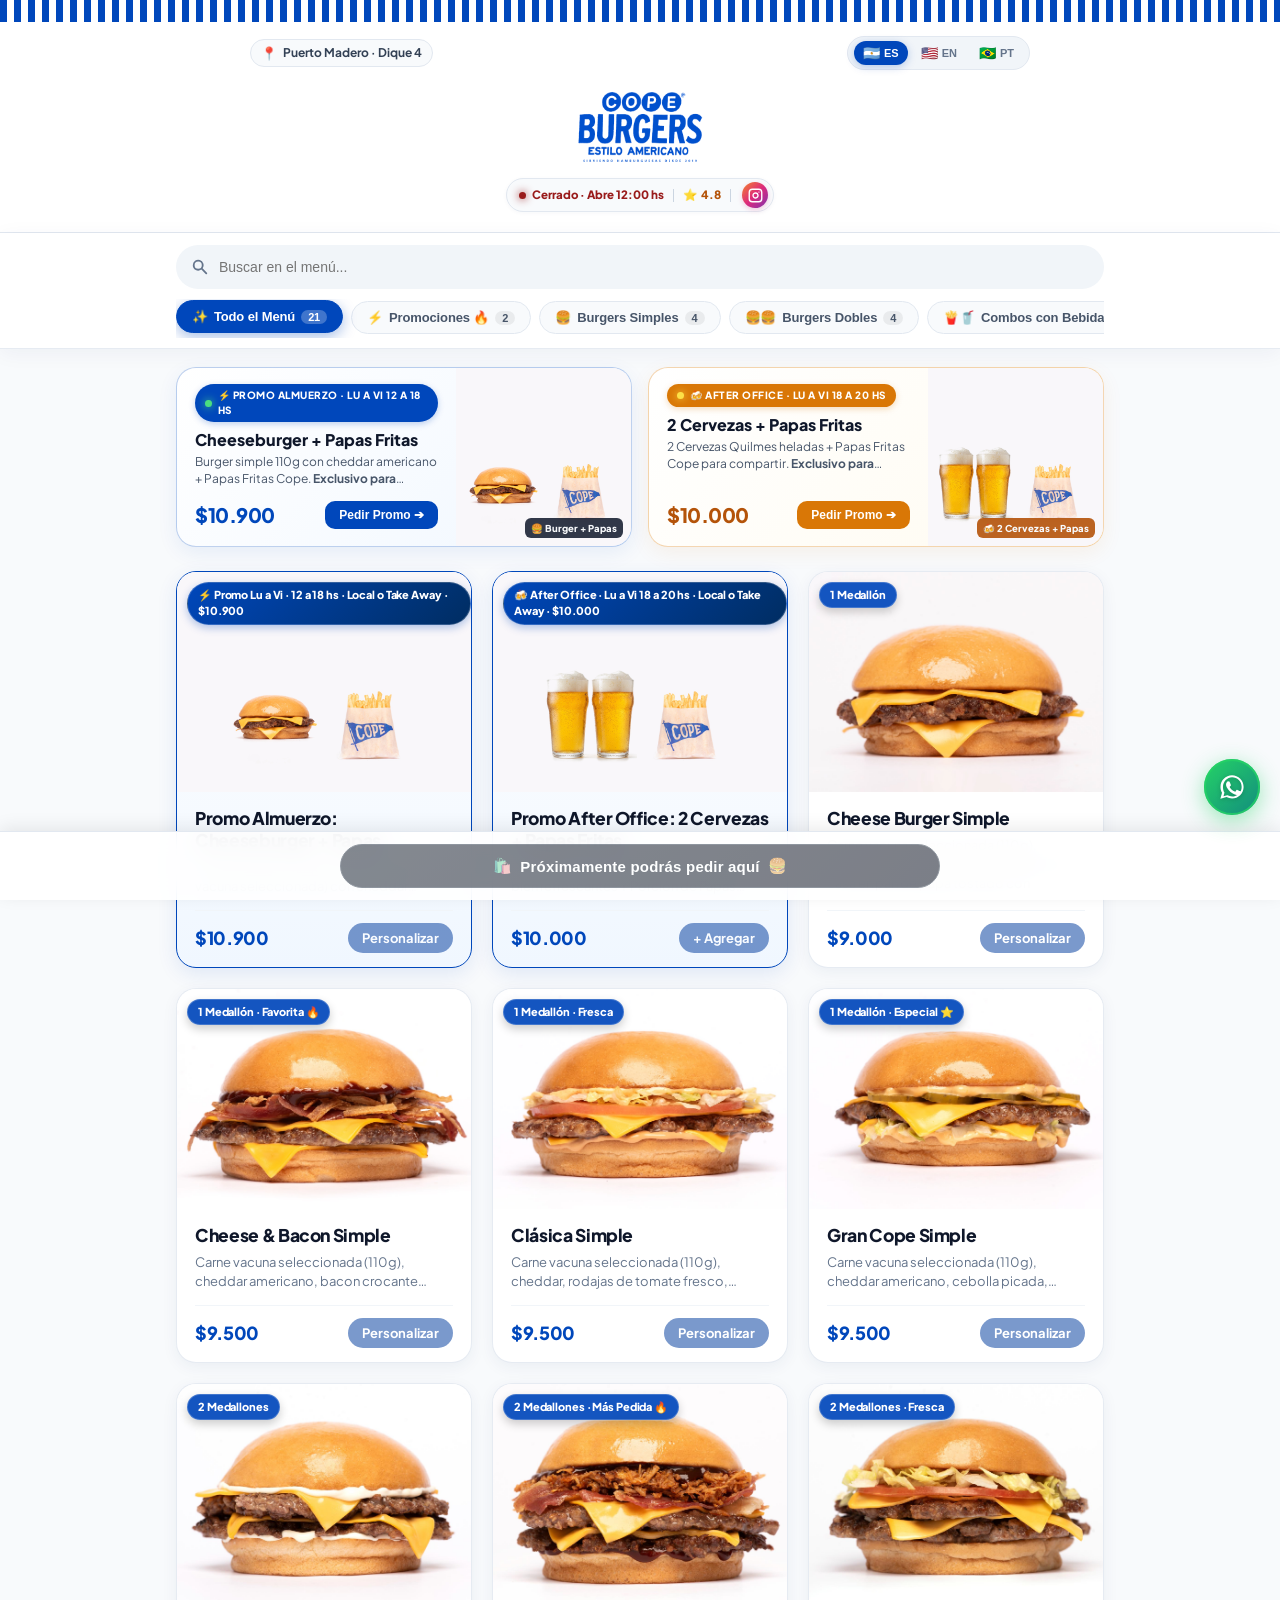
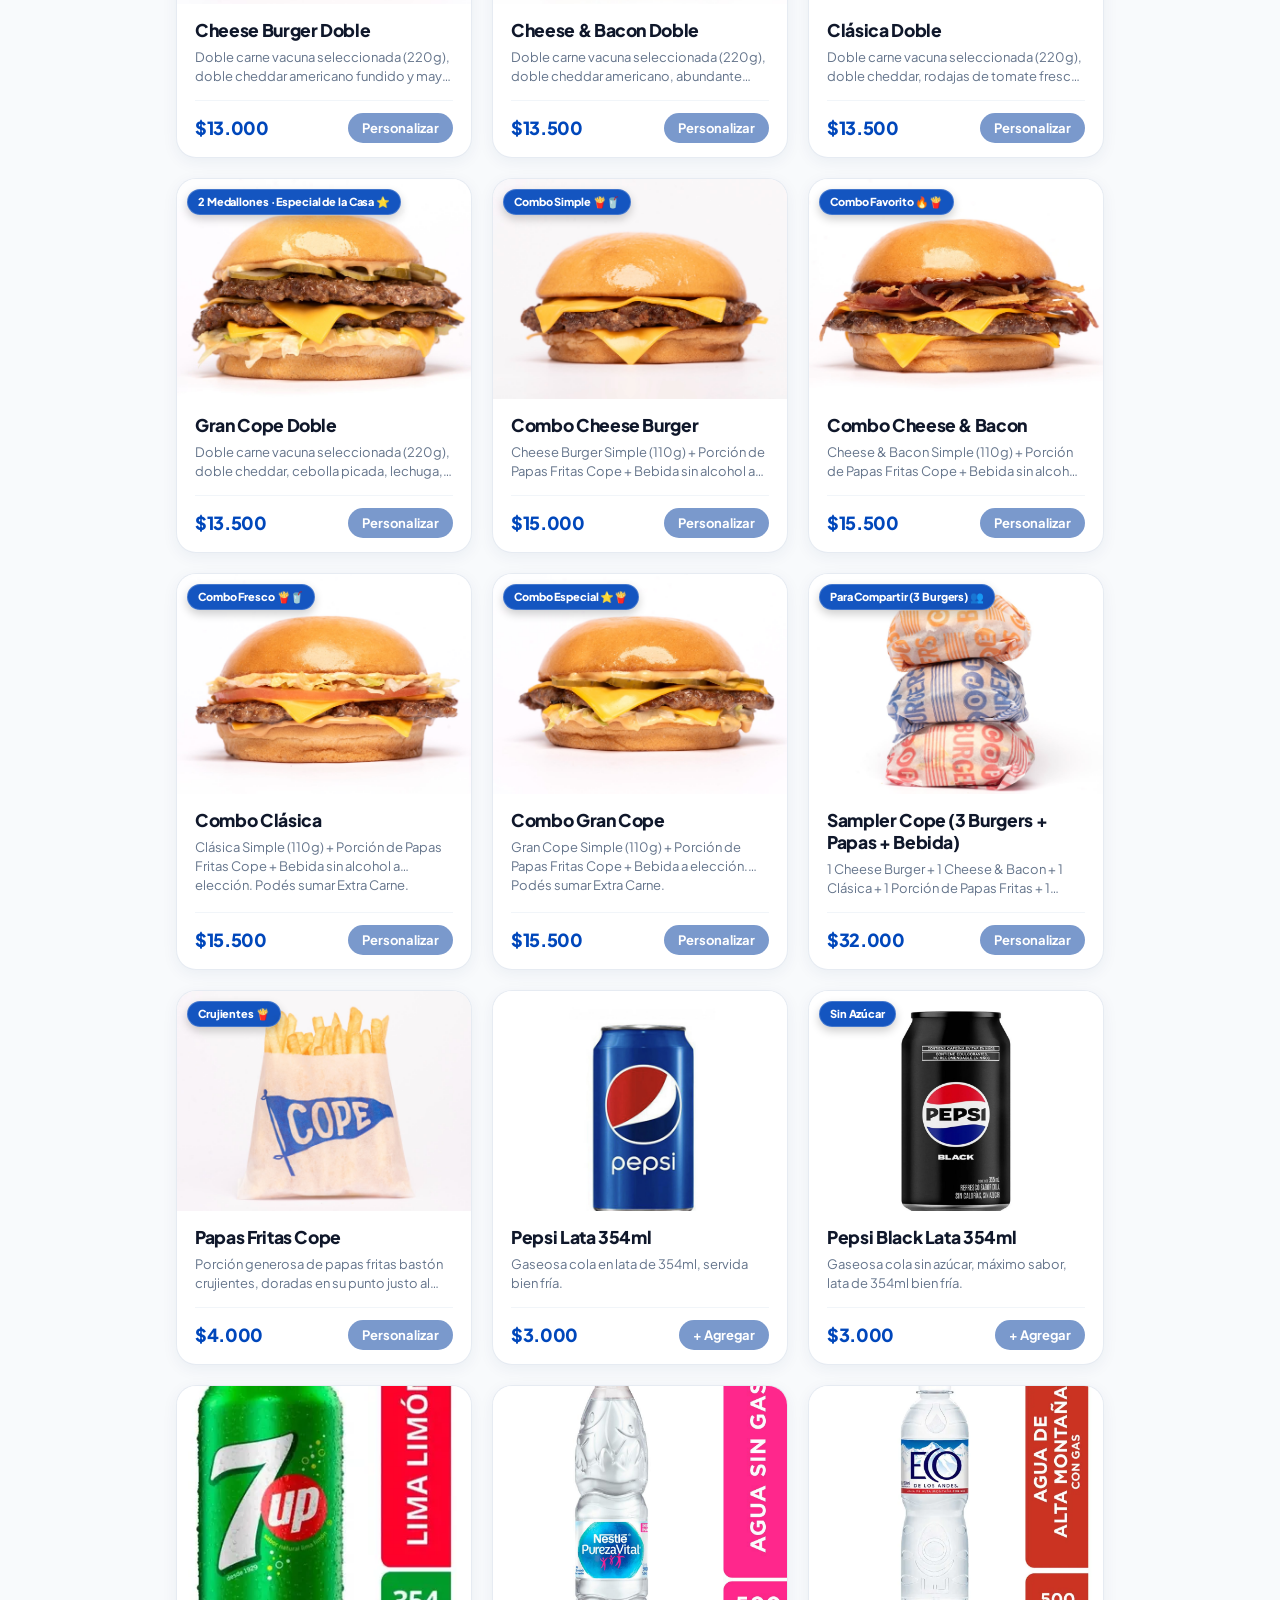
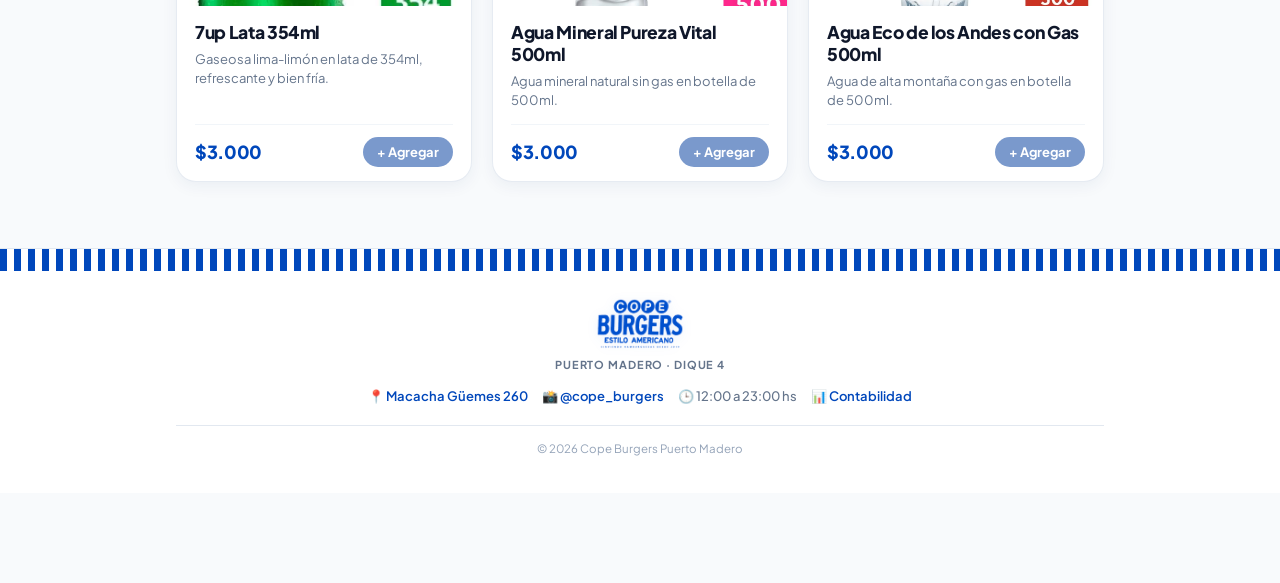
==== commit 8be9cca0: "feat(i18n): traduccion dinamica completa de las promociones (ES/EN/PT)" ====
--- a/index.html
+++ b/index.html
@@ -123,22 +123,22 @@
         <div class="promo-spotlight-content">
           <div class="promo-badge-pill">
             <span class="promo-live-dot"></span>
-            <span>⚡ PROMO ALMUERZO · LU A VI 12 A 18 HS</span>
-          </div>
-          <h2 class="promo-spotlight-title">Cheeseburger + Papas Fritas</h2>
-          <p class="promo-spotlight-desc">Burger simple 110g con cheddar americano + Papas Fritas Cope. <strong>Exclusivo para consumo en el local o Take Away.</strong></p>
+            <span id="spotlightLunchBadge">⚡ PROMO ALMUERZO · LU A VI 12 A 18 HS</span>
+          </div>
+          <h2 class="promo-spotlight-title" id="spotlightLunchTitle">Cheeseburger + Papas Fritas</h2>
+          <p class="promo-spotlight-desc" id="spotlightLunchDesc">Burger simple 110g con cheddar americano + Papas Fritas Cope. <strong>Exclusivo para consumo en el local o Take Away.</strong></p>
           <div class="promo-spotlight-footer">
             <div class="promo-price-block">
               <span class="promo-price-current">$10.900</span>
             </div>
-            <button type="button" class="btn-promo-action" onclick="event.stopPropagation(); window.copeQuickOpenProduct('promo-almuerzo-cheeseburger-papas');">
+            <button type="button" class="btn-promo-action" id="spotlightLunchBtn" onclick="event.stopPropagation(); window.copeQuickOpenProduct('promo-almuerzo-cheeseburger-papas');">
               Pedir Promo ➔
             </button>
           </div>
         </div>
         <div class="promo-spotlight-visual">
           <img src="./img/promo-cheeseburger-papas.jpeg" alt="Promo Cheeseburger + Papas Fritas Cope" class="promo-spotlight-img" />
-          <span class="promo-save-pill">🍔 Burger + Papas</span>
+          <span class="promo-save-pill" id="spotlightLunchPill">🍔 Burger + Papas</span>
         </div>
       </article>
 
@@ -147,22 +147,22 @@
         <div class="promo-spotlight-content">
           <div class="promo-badge-pill after-office">
             <span class="promo-live-dot beer"></span>
-            <span>🍻 AFTER OFFICE · LU A VI 18 A 20 HS</span>
-          </div>
-          <h2 class="promo-spotlight-title">2 Cervezas + Papas Fritas</h2>
-          <p class="promo-spotlight-desc">2 Cervezas Quilmes heladas + Papas Fritas Cope para compartir. <strong>Exclusivo para consumo en el local o Take Away.</strong></p>
+            <span id="spotlightAfterBadge">🍻 AFTER OFFICE · LU A VI 18 A 20 HS</span>
+          </div>
+          <h2 class="promo-spotlight-title" id="spotlightAfterTitle">2 Cervezas + Papas Fritas</h2>
+          <p class="promo-spotlight-desc" id="spotlightAfterDesc">2 Cervezas Quilmes heladas + Papas Fritas Cope para compartir. <strong>Exclusivo para consumo en el local o Take Away.</strong></p>
           <div class="promo-spotlight-footer">
             <div class="promo-price-block">
               <span class="promo-price-current">$10.000</span>
             </div>
-            <button type="button" class="btn-promo-action after-office" onclick="event.stopPropagation(); window.copeQuickOpenProduct('promo-after-office-cervezas-papas');">
+            <button type="button" class="btn-promo-action after-office" id="spotlightAfterBtn" onclick="event.stopPropagation(); window.copeQuickOpenProduct('promo-after-office-cervezas-papas');">
               Pedir Promo ➔
             </button>
           </div>
         </div>
         <div class="promo-spotlight-visual">
           <img src="./img/promo-cervezas-papas.jpeg" alt="Promo 2 Cervezas + Papas Fritas Cope" class="promo-spotlight-img" />
-          <span class="promo-save-pill beer">🍻 2 Cervezas + Papas</span>
+          <span class="promo-save-pill beer" id="spotlightAfterPill">🍻 2 Cervezas + Papas</span>
         </div>
       </article>
     </section>
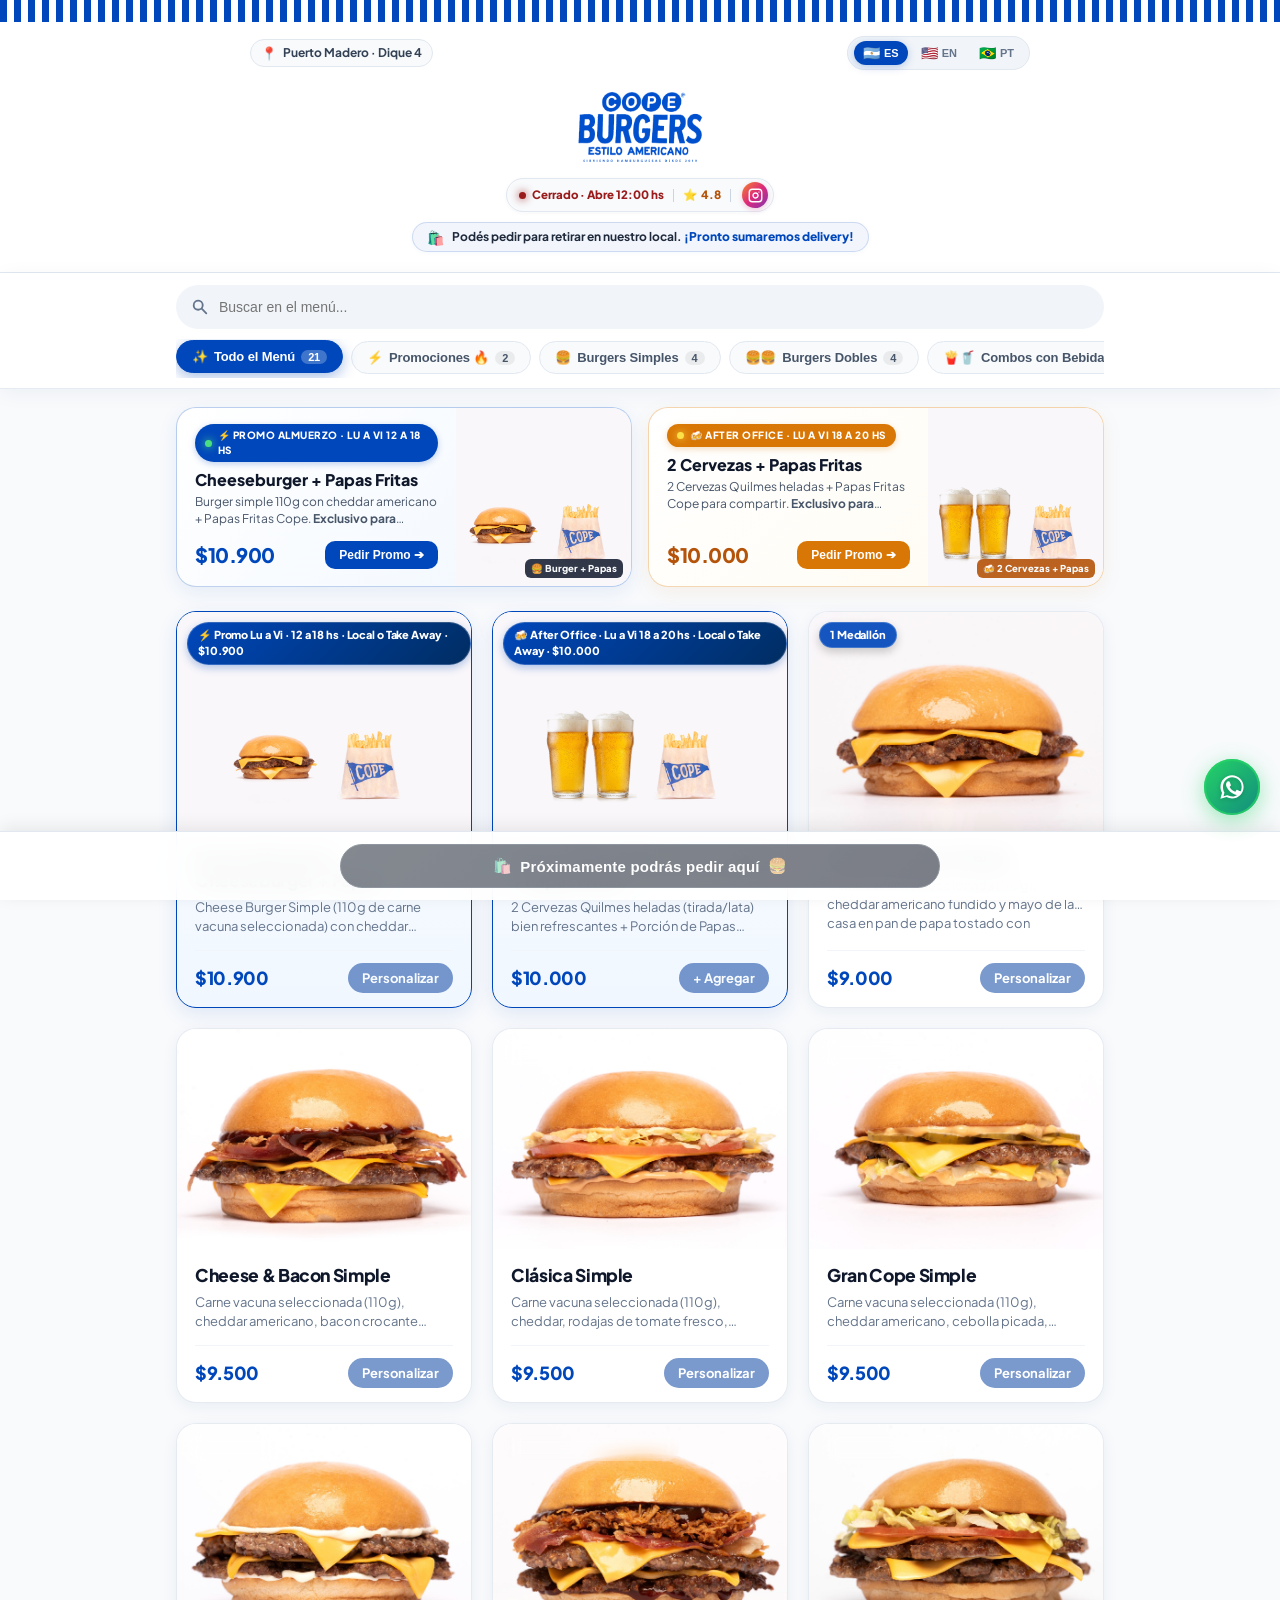
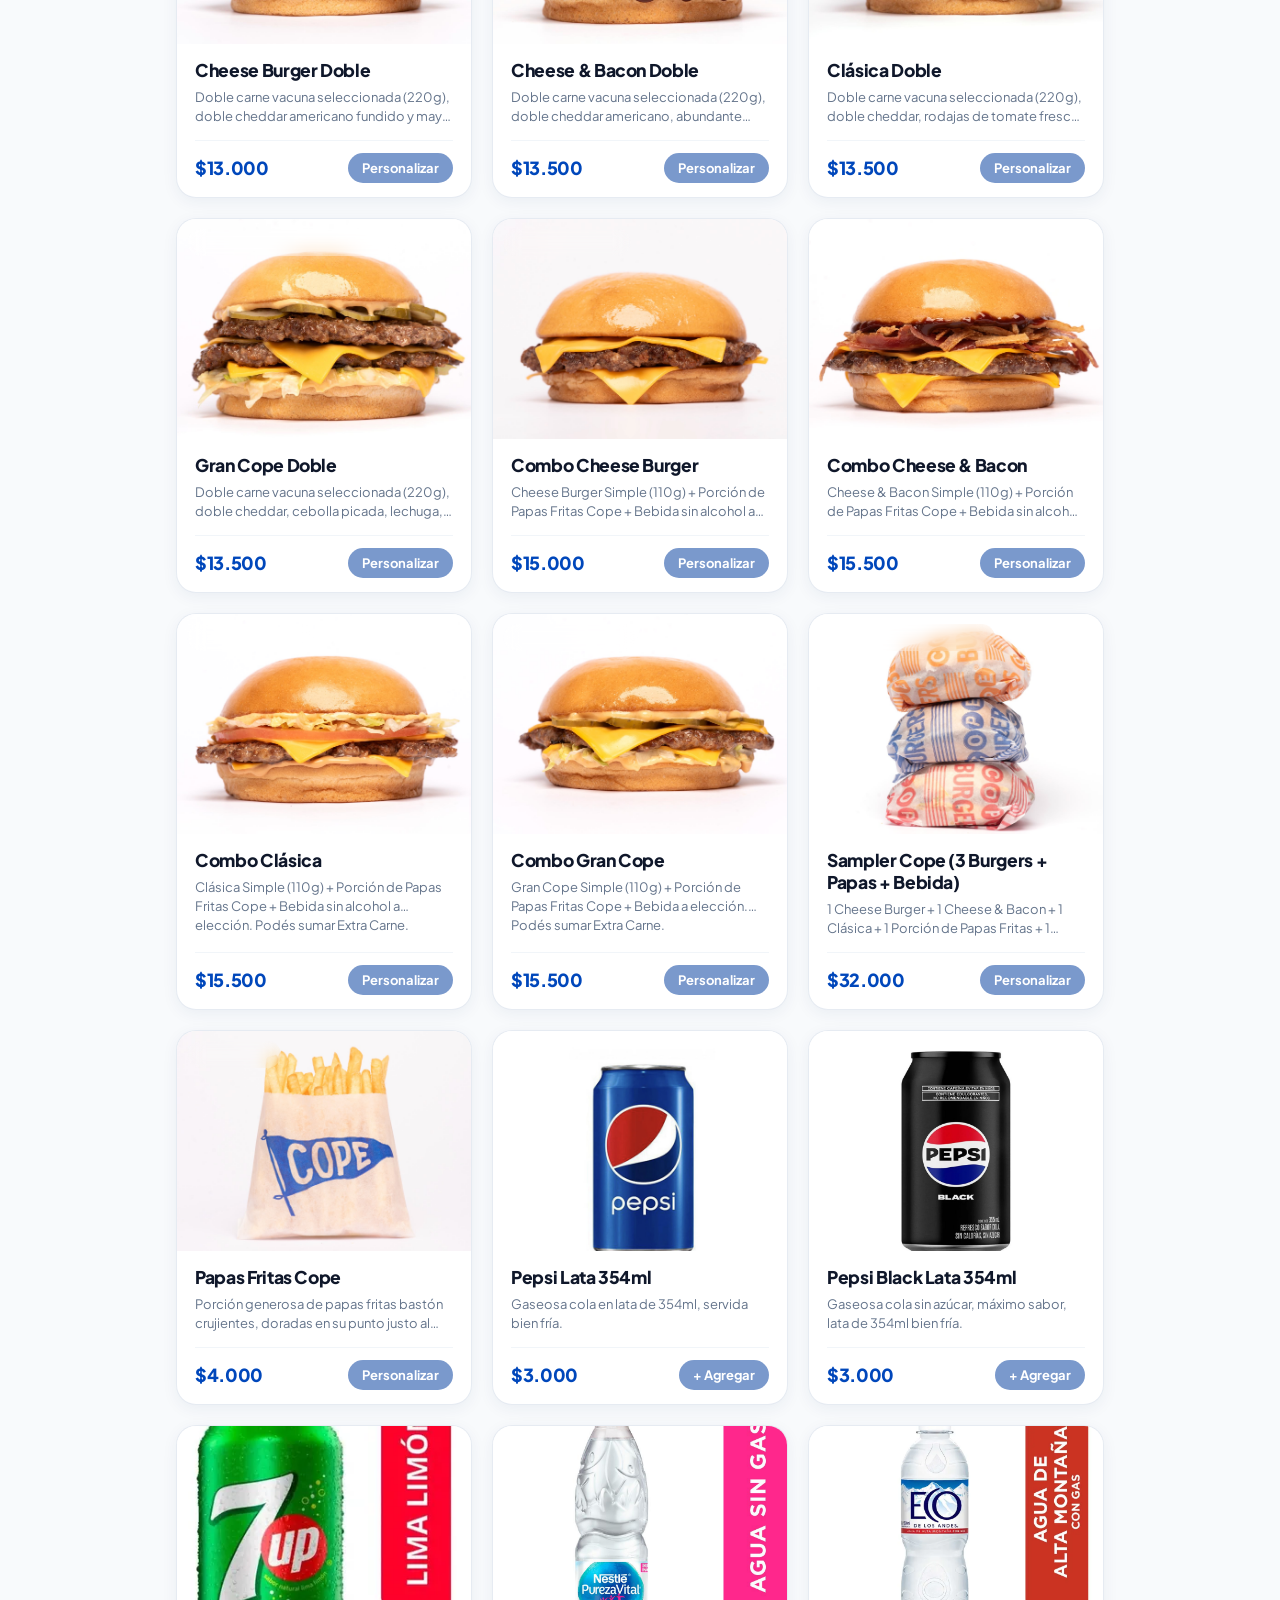
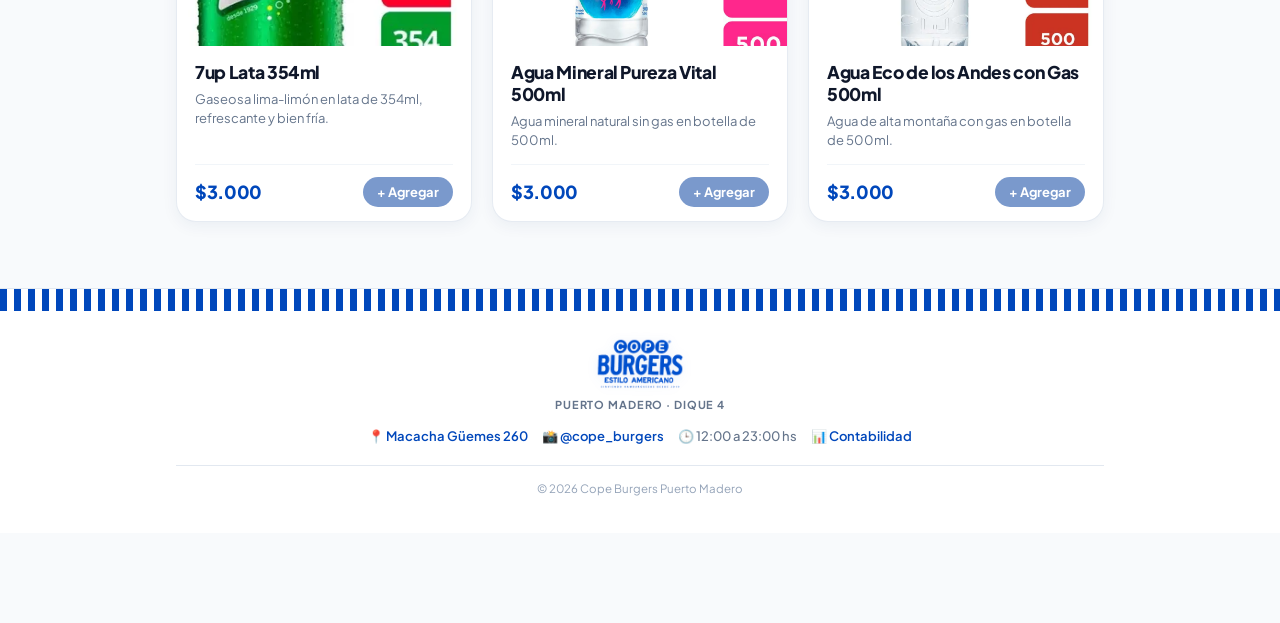
==== commit e582c9ee: "feat: correccion autofill uber web + banner retiro local pronto delivery + graficos pc qr idiomas" ====
--- a/index.html
+++ b/index.html
@@ -88,6 +88,12 @@
         </a>
         <span id="storeHoursText" class="sr-only">Todos los días 12:00 a 23:00 hs</span>
       </div>
+
+      <!-- Aviso Take Away en Local y Próximo Delivery -->
+      <div class="takeaway-notice-banner" role="status" aria-live="polite">
+        <span class="notice-icon">🛍️</span>
+        <span id="takeawayNoticeText" class="notice-text">Podés pedir para retirar en nuestro local. <strong>¡Pronto sumaremos delivery!</strong></span>
+      </div>
     </div>
   </header>
 
--- a/css/styles.css
+++ b/css/styles.css
@@ -267,6 +267,41 @@
   animation: pulse-dot 2s infinite ease-in-out;
 }
 
+/* Banner Destacado Take Away y Próximo Delivery */
+.takeaway-notice-banner {
+  display: inline-flex;
+  align-items: center;
+  justify-content: center;
+  gap: 8px;
+  margin-top: 10px;
+  padding: 6px 14px;
+  background: rgba(0, 71, 187, 0.05);
+  border: 1px solid rgba(0, 71, 187, 0.16);
+  border-radius: var(--radius-full);
+  color: #0f172a;
+  font-size: 12px;
+  font-weight: 700;
+  line-height: 1.35;
+  text-align: center;
+  max-width: 95%;
+  box-shadow: 0 1px 4px rgba(0, 71, 187, 0.04);
+  transition: all 0.2s ease;
+}
+
+.takeaway-notice-banner .notice-icon {
+  font-size: 14px;
+  line-height: 1;
+}
+
+.takeaway-notice-banner .notice-text {
+  color: #1e293b;
+}
+
+.takeaway-notice-banner strong {
+  color: #0047bb;
+  font-weight: 800;
+}
+
 @keyframes pulse-dot {
   0%, 100% { opacity: 1; transform: scale(1); }
   50% { opacity: 0.55; transform: scale(0.85); }
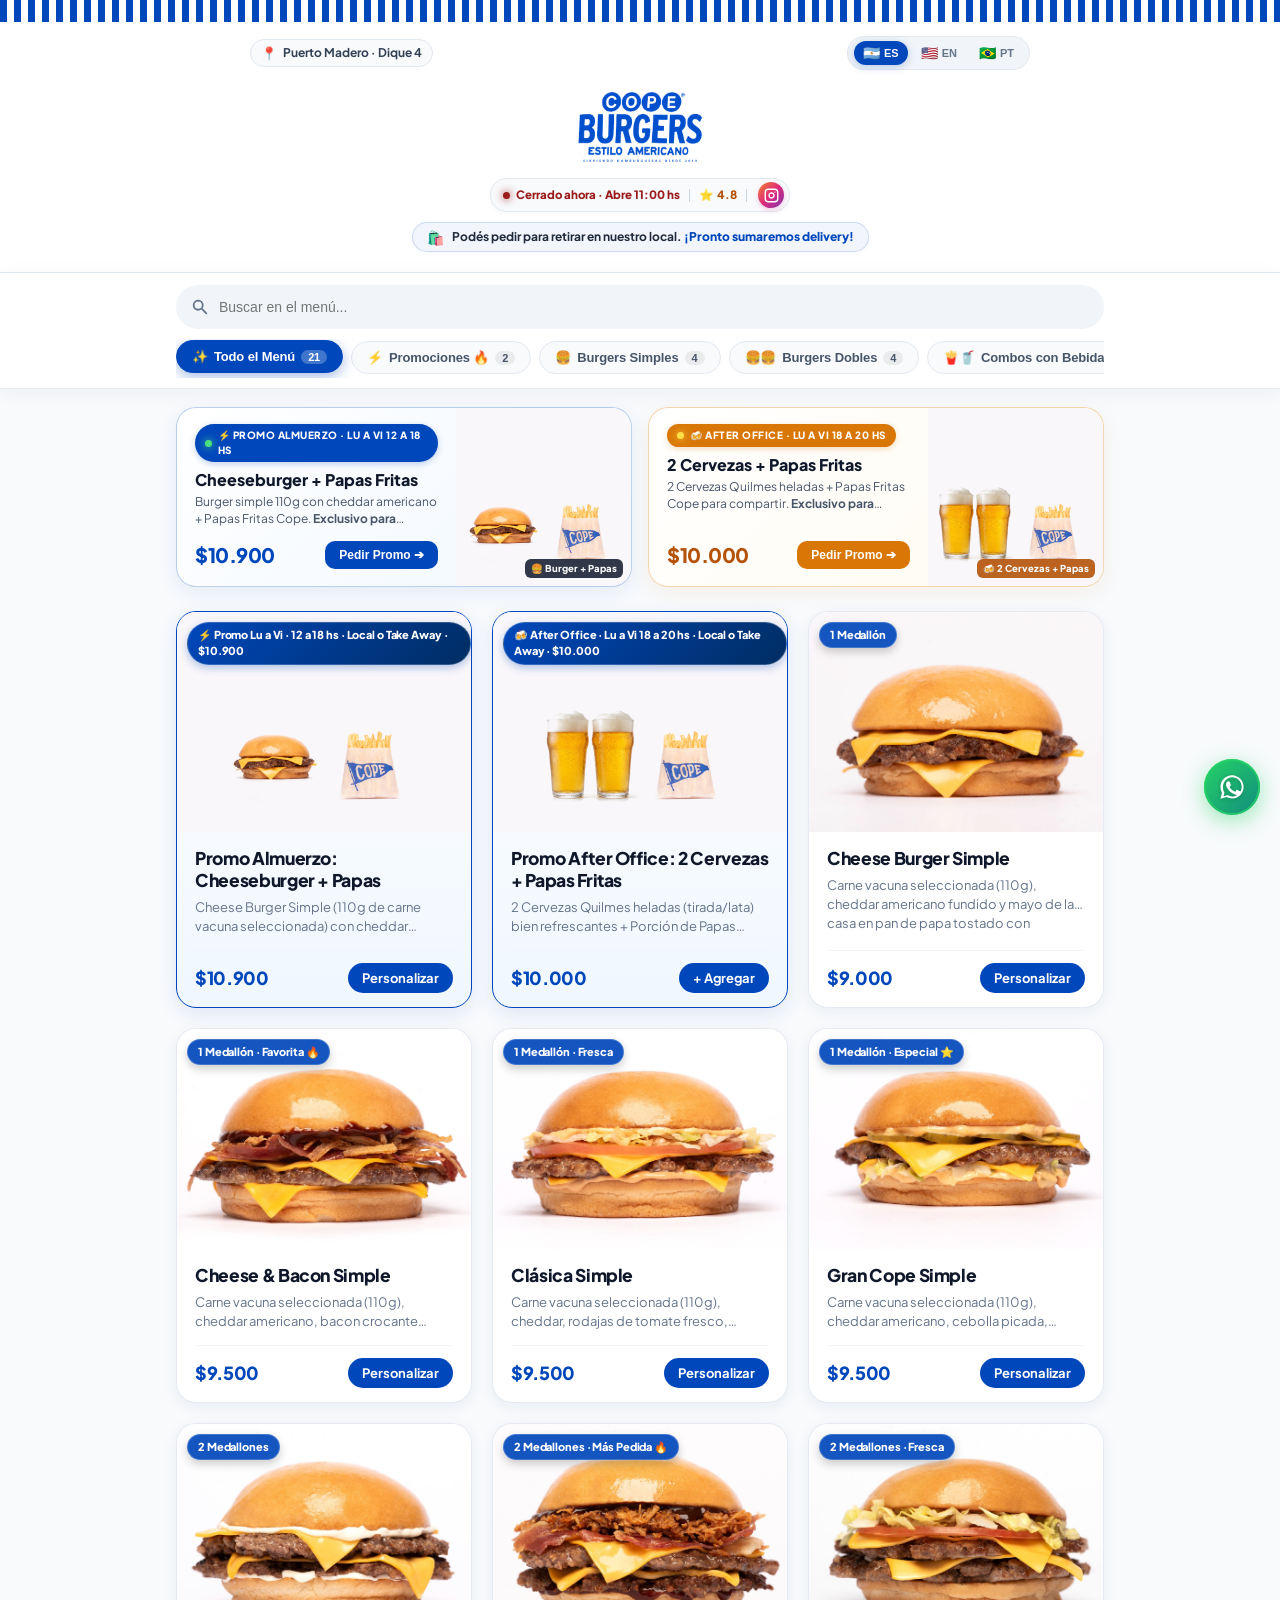
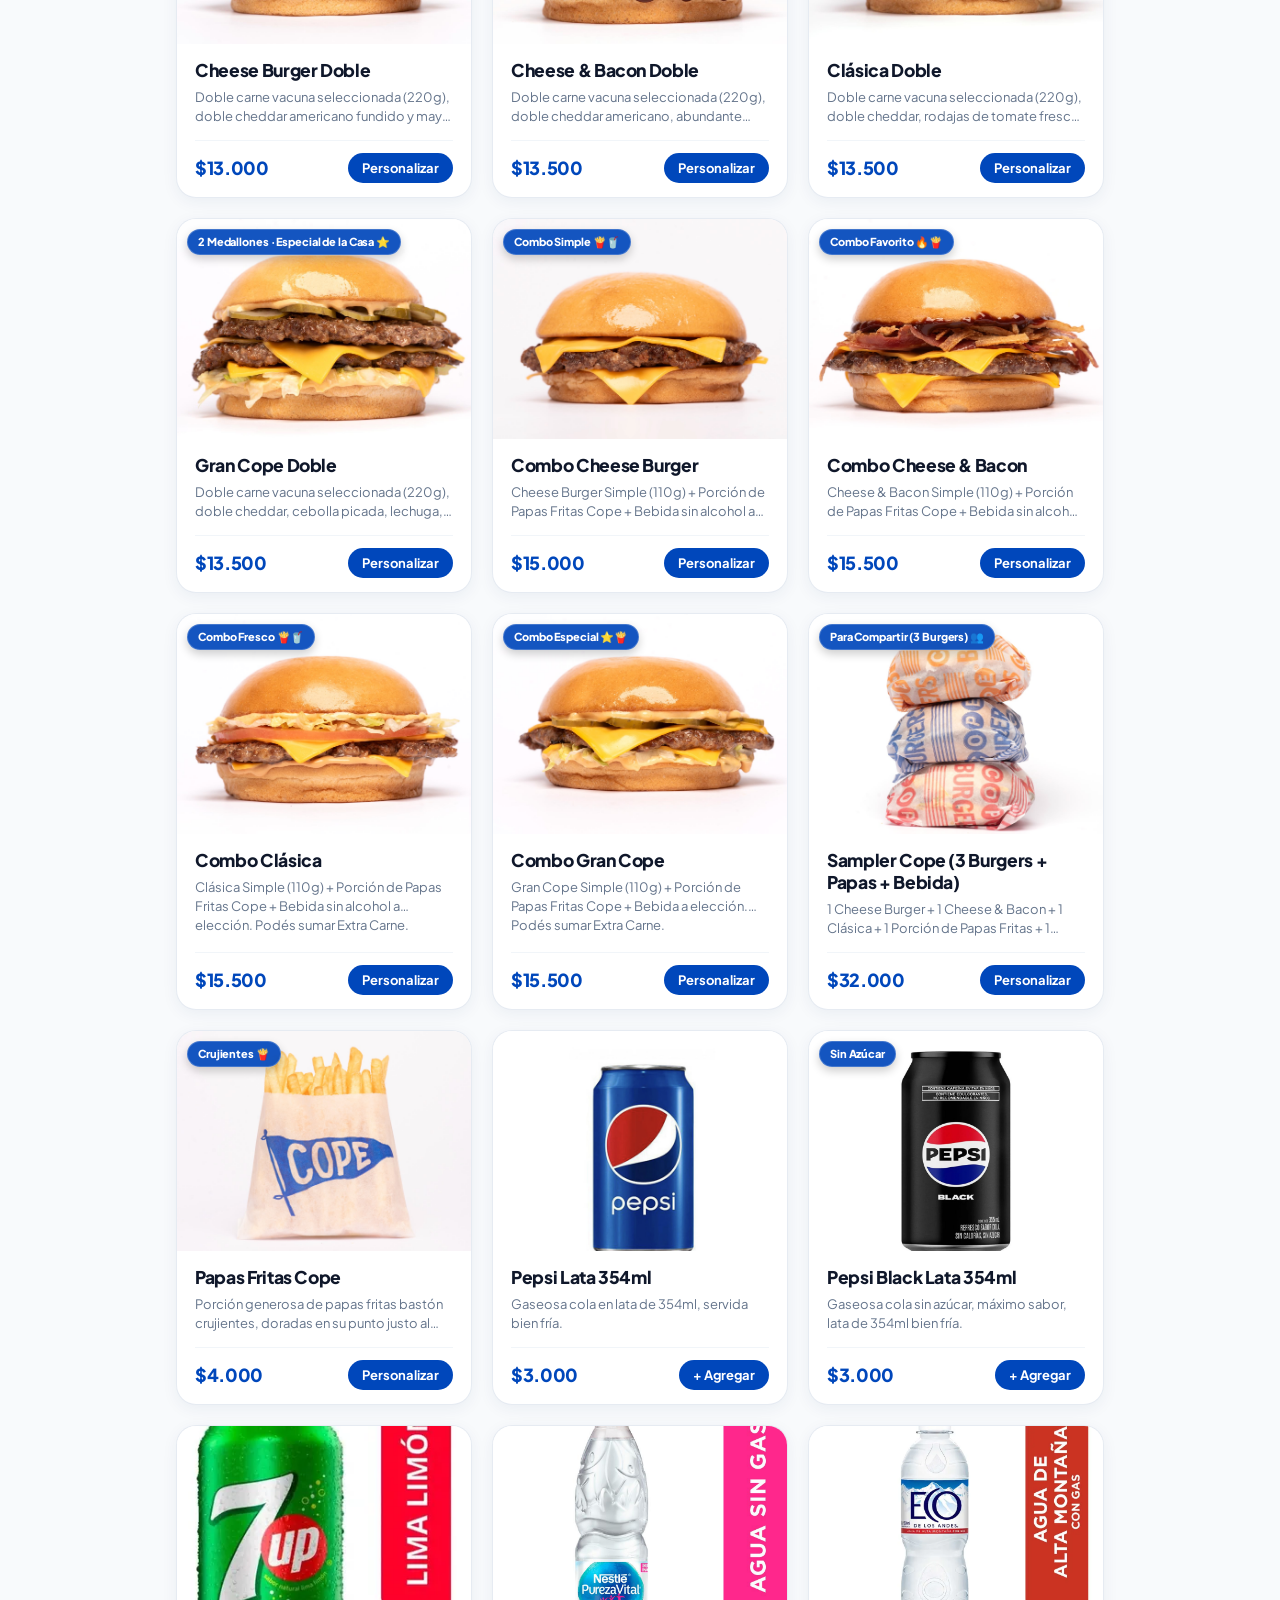
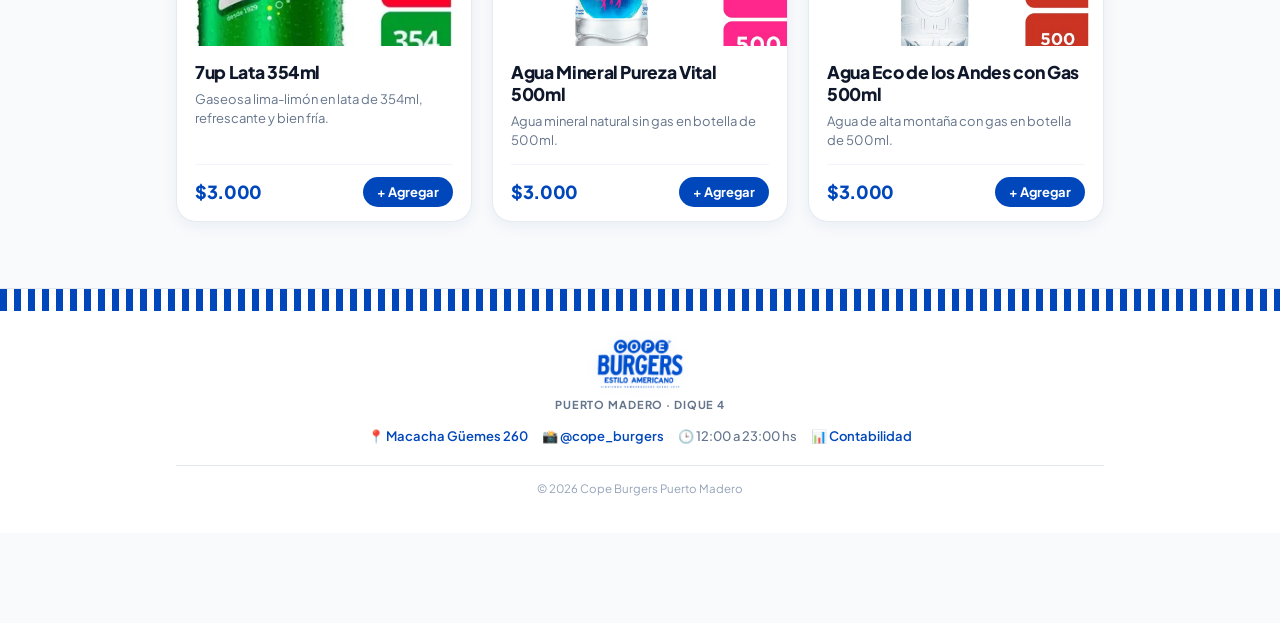
==== commit 2937b1a1: "feat: activar pedidos take away + placas pc y stand con QR y aceptamos PIX en portugues" ====
--- a/index.html
+++ b/index.html
@@ -377,9 +377,9 @@
       </div>
 
       <div class="modal-footer">
-        <button id="btnModalAddCart" type="button" class="btn btn-lg btn-primary btn-block" disabled style="opacity:0.6; cursor:not-allowed;">
-          <span id="btnModalAddCartLabel">Próximamente podrás pedir aquí</span>
-          <span id="modalAddCartPrice" class="tabular hidden" style="display:none;">$0</span>
+        <button id="btnModalAddCart" type="button" class="btn btn-lg btn-primary btn-block">
+          <span id="btnModalAddCartLabel">Agregar al pedido</span>
+          <span id="modalAddCartPrice" class="tabular">$0</span>
         </button>
       </div>
     </div>
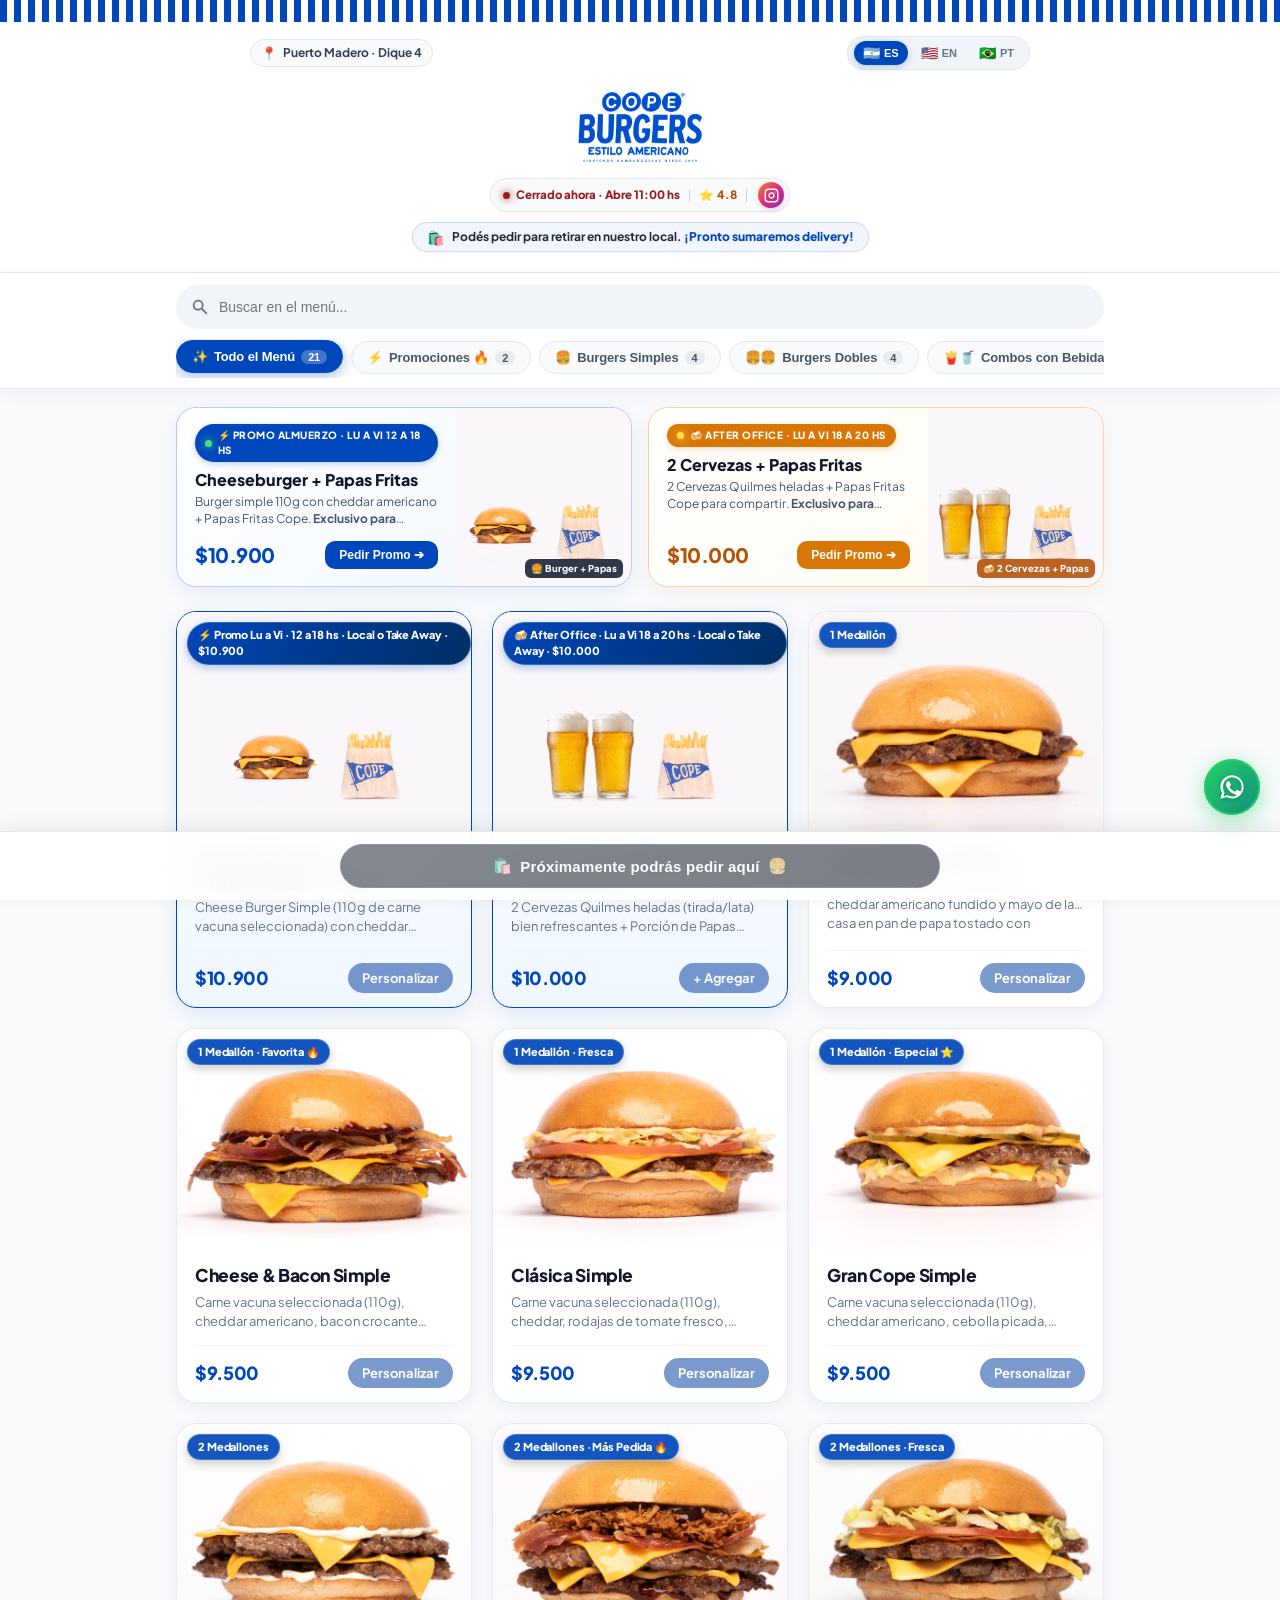
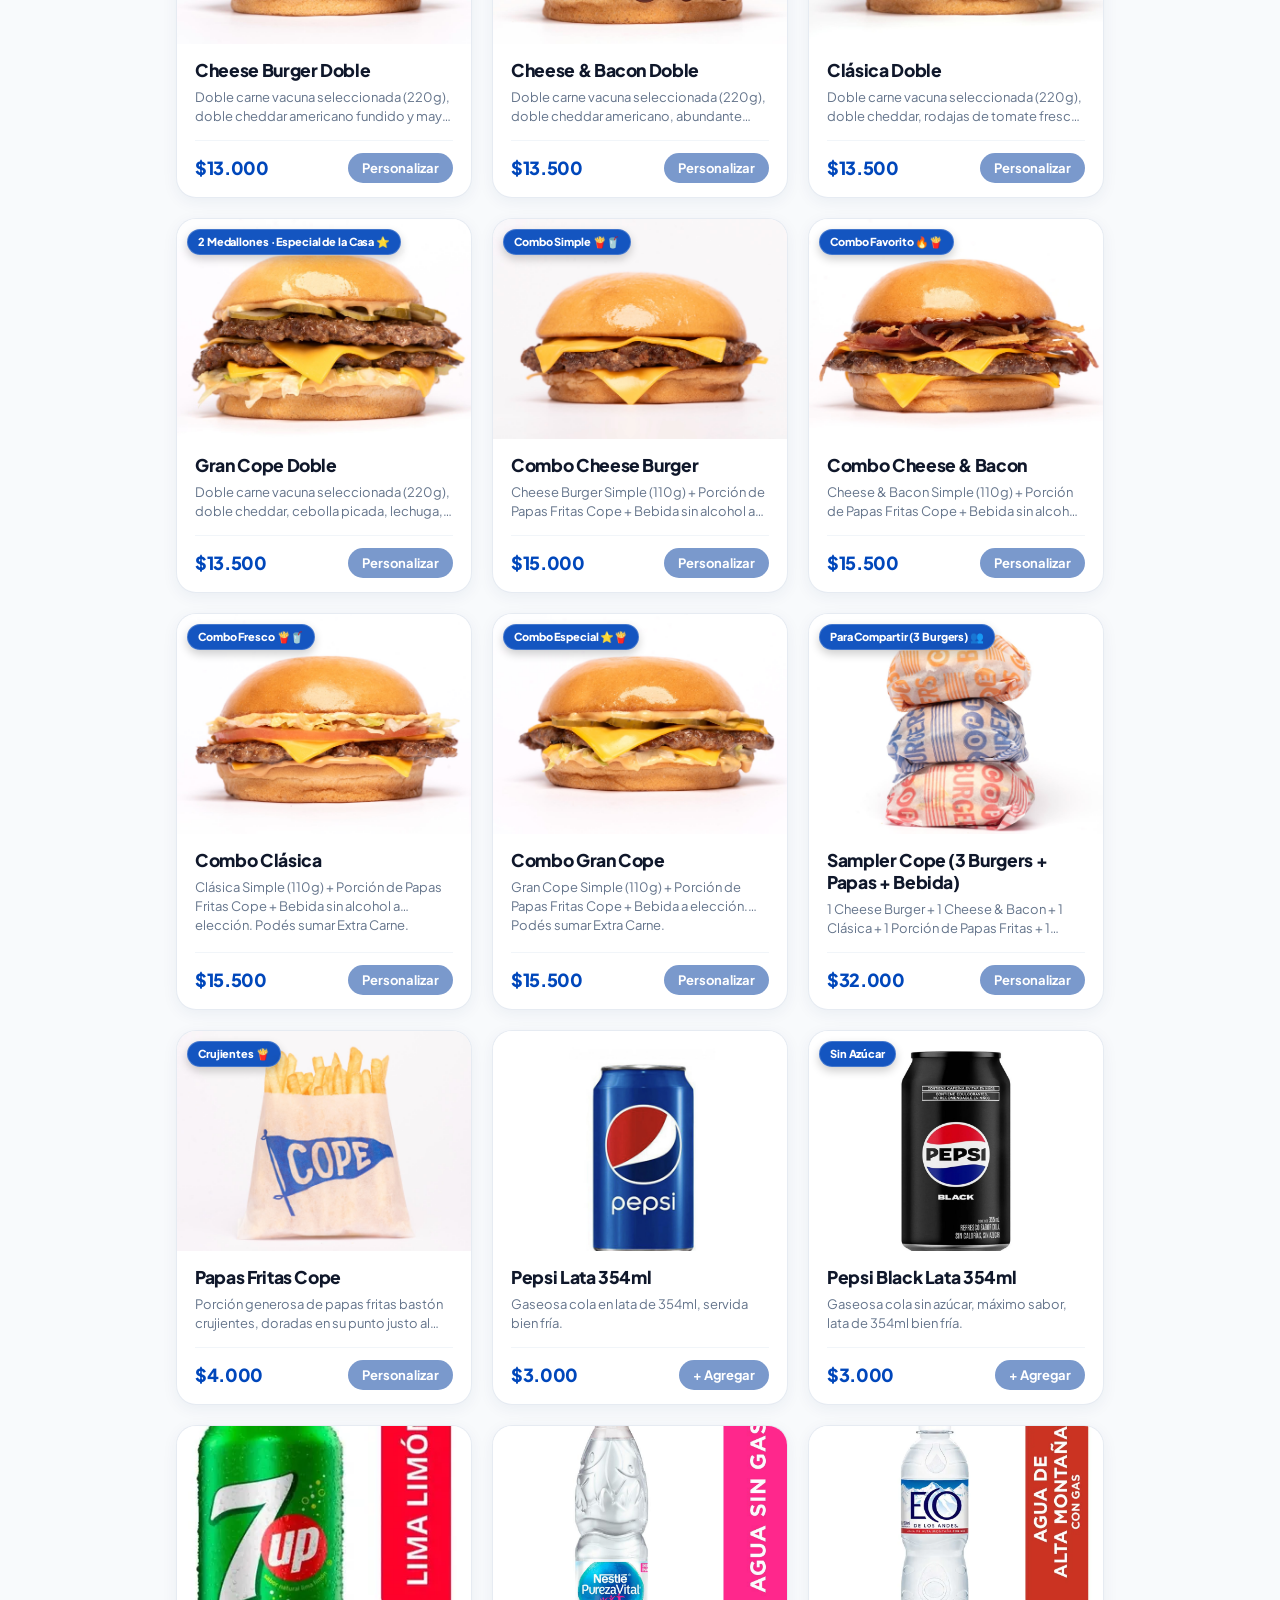
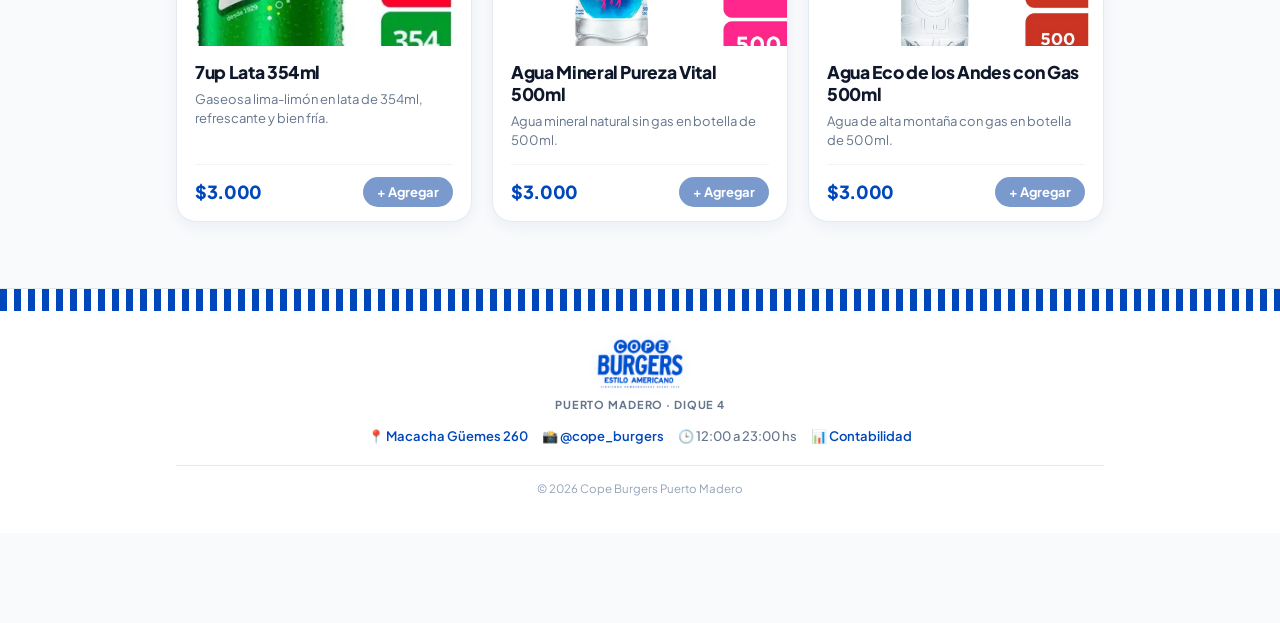
==== commit 41d6bc14: "chore: desactivar pedidos take away temporalmente (modo catalogo digital)" ====
--- a/index.html
+++ b/index.html
@@ -71,7 +71,7 @@
       <div class="header-meta-row" role="region" aria-label="Información del local">
         <div id="storeStatusBadge" class="status-badge open">
           <span class="status-dot"></span>
-          <span id="storeStatusText">Abierto · Retiro en 20 min</span>
+          <span id="storeStatusText">Abierto · Retiro en 15 min</span>
         </div>
         <span class="meta-separator" aria-hidden="true"></span>
         <div class="rating-pill">
@@ -377,9 +377,9 @@
       </div>
 
       <div class="modal-footer">
-        <button id="btnModalAddCart" type="button" class="btn btn-lg btn-primary btn-block">
-          <span id="btnModalAddCartLabel">Agregar al pedido</span>
-          <span id="modalAddCartPrice" class="tabular">$0</span>
+        <button id="btnModalAddCart" type="button" class="btn btn-lg btn-primary btn-block" disabled style="opacity:0.6; cursor:not-allowed;">
+          <span id="btnModalAddCartLabel">Próximamente podrás pedir aquí</span>
+          <span id="modalAddCartPrice" class="tabular hidden" style="display:none;">$0</span>
         </button>
       </div>
     </div>
@@ -471,7 +471,7 @@
           <div class="time-slot-radios">
             <label class="time-radio-pill">
               <input id="pickupTimeAsap" type="radio" name="pickup_type" value="asap" checked />
-              <span>🔥 Lo antes posible (~20 min)</span>
+              <span>🔥 Lo antes posible (~15 min)</span>
             </label>
             <label class="time-radio-pill">
               <input id="pickupTimeScheduled" type="radio" name="pickup_type" value="scheduled" />
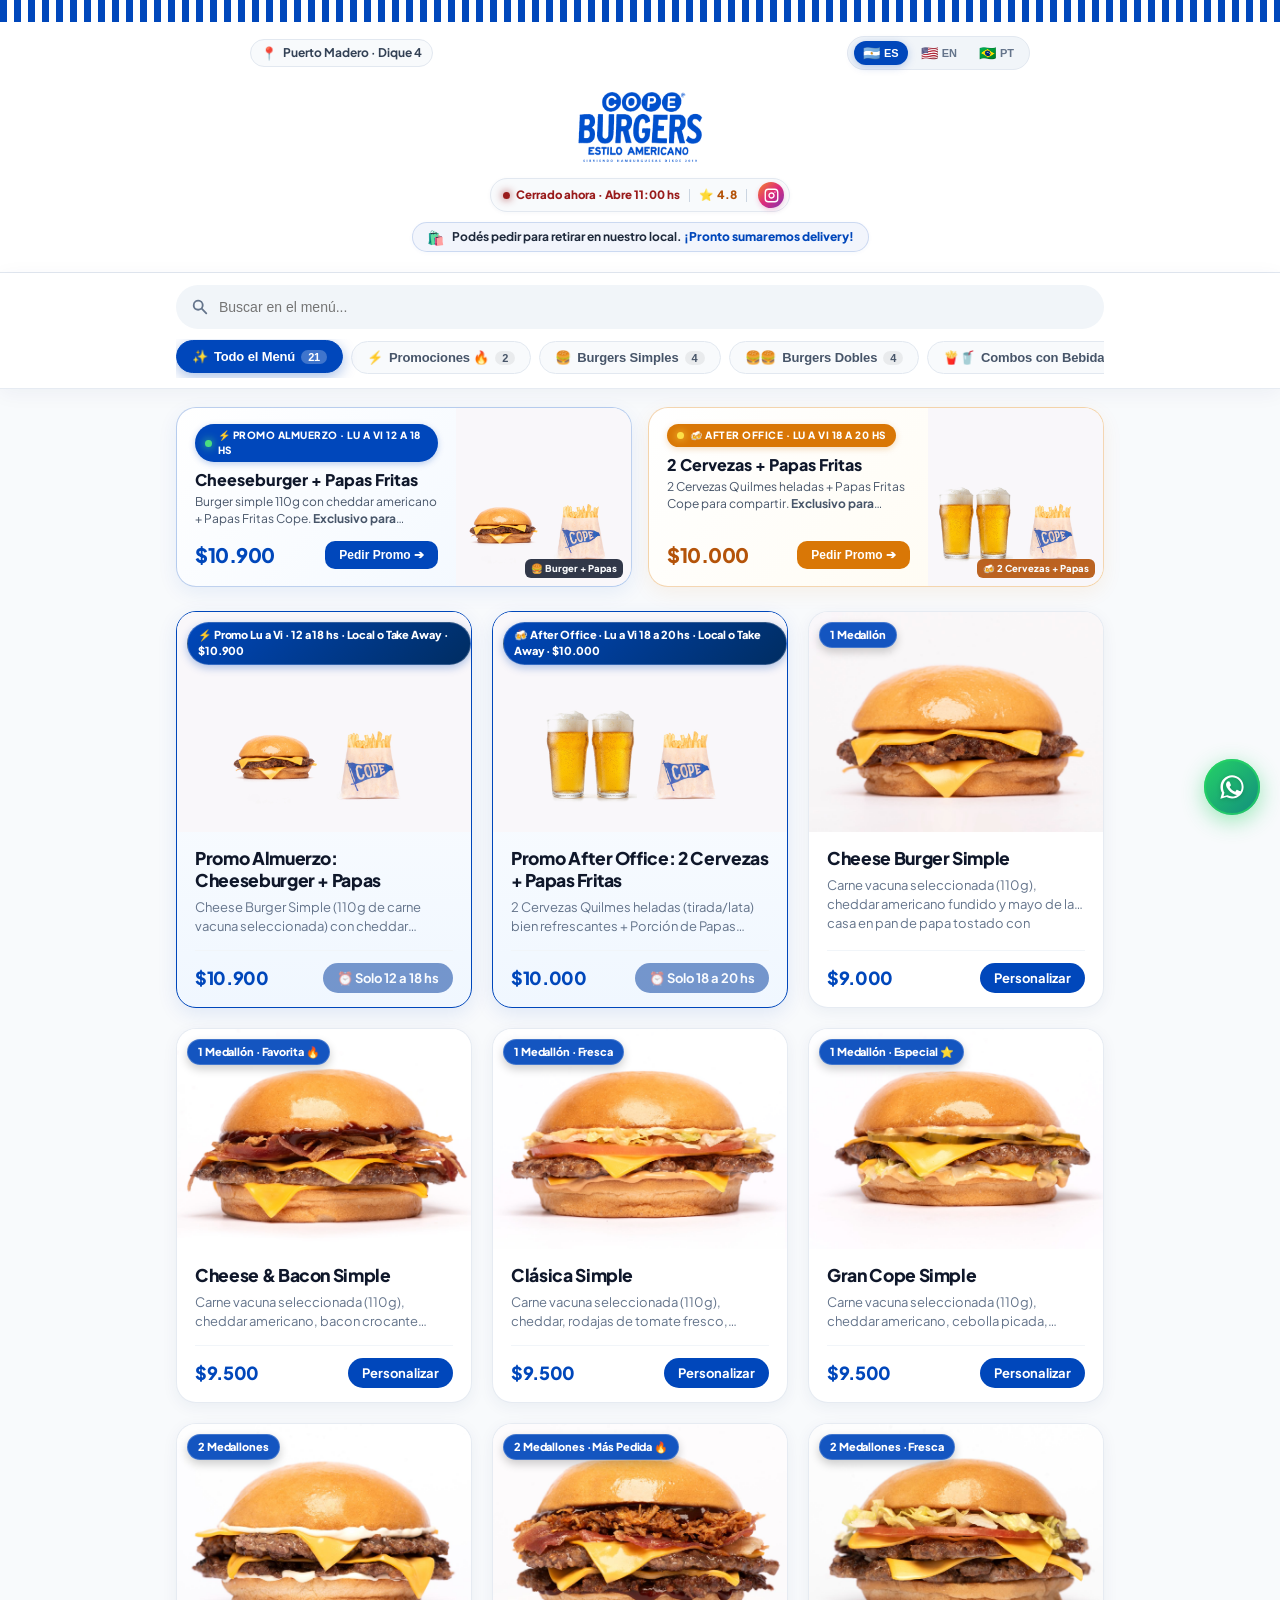
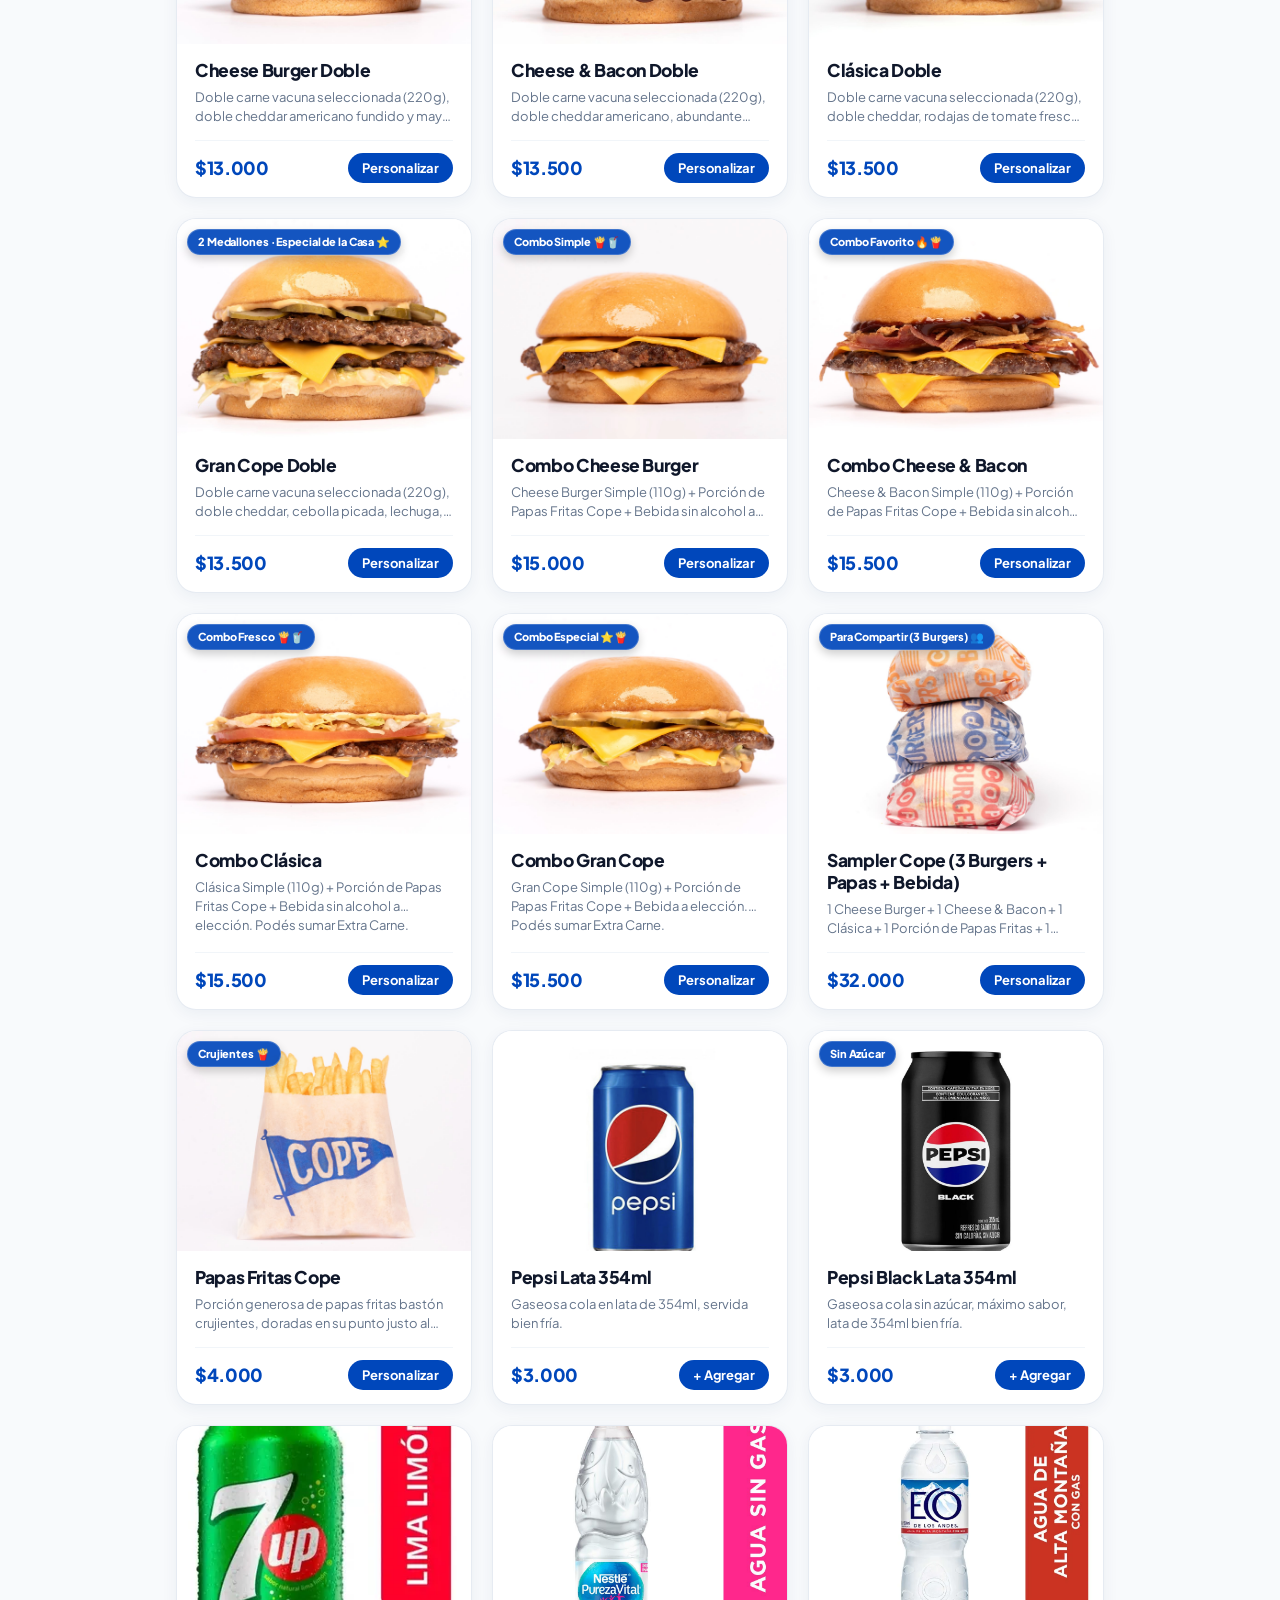
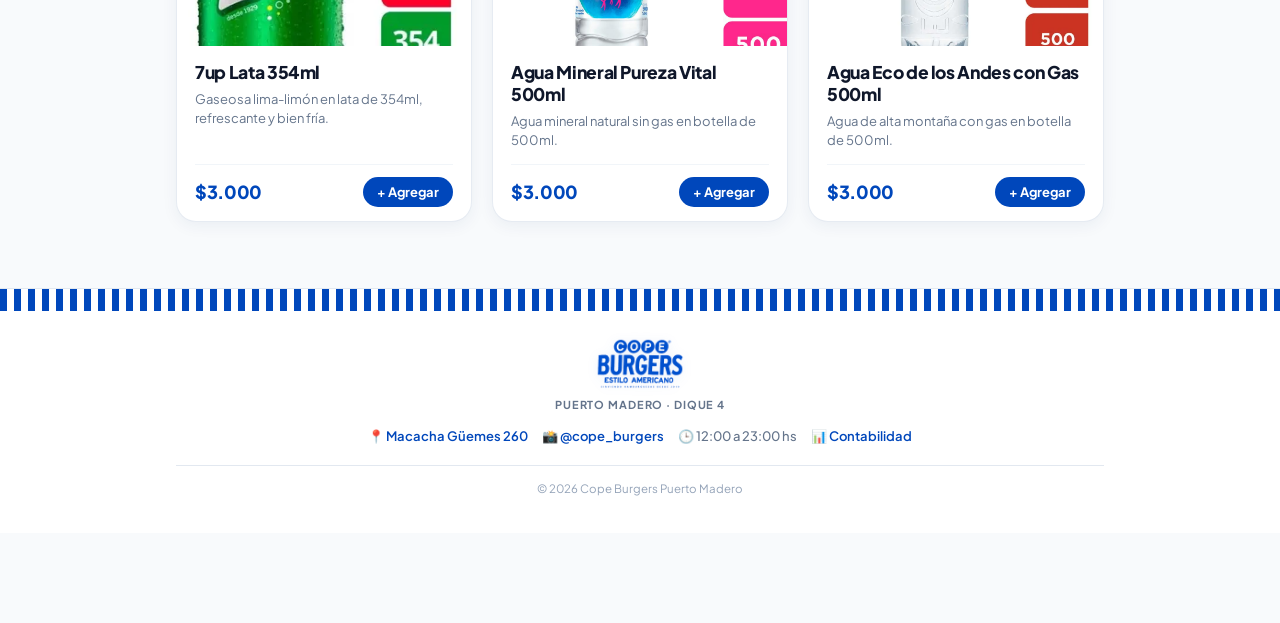
==== commit f8d93442: "fix(web): enable bottomCartBar checkout, enforce promo schedules, and generate 2 promo QR displays" ====
--- a/index.html
+++ b/index.html
@@ -217,16 +217,15 @@
   <!-- =======================================================================
        BARRA INFERIOR FLOTANTE (BOTTOM STICKY BAR)
        ======================================================================= -->
-  <div id="bottomCartBar" class="bottom-cart-bar">
+  <div id="bottomCartBar" class="bottom-cart-bar hidden">
     <div class="bottom-cart-container">
-      <button id="btnOpenCart" type="button" class="btn-cart-floating" disabled style="cursor:default; background:linear-gradient(135deg, #1e293b 0%, #0f172a 100%); border:1px solid #334155; box-shadow:0 6px 20px rgba(0,0,0,0.25);">
-        <div class="cart-floating-left" style="width:100%; justify-content:center; gap:8px;">
+      <button id="btnOpenCart" type="button" class="btn-cart-floating">
+        <div class="cart-floating-left">
           <span>🛍️</span>
-          <span id="bottomCartLabel" style="font-weight:800; font-size:15px; letter-spacing:0.2px;">Próximamente podrás pedir aquí</span>
-          <span>🍔</span>
-          <span id="bottomCartCount" class="cart-icon-badge hidden" style="display:none;">0 ítems</span>
-        </div>
-        <div id="bottomCartTotal" class="cart-floating-total tabular hidden" style="display:none;">$0</div>
+          <span id="bottomCartLabel">Ver Pedido</span>
+          <span id="bottomCartCount" class="cart-icon-badge">0 ítems</span>
+        </div>
+        <div id="bottomCartTotal" class="cart-floating-total tabular">$0</div>
       </button>
     </div>
   </div>
